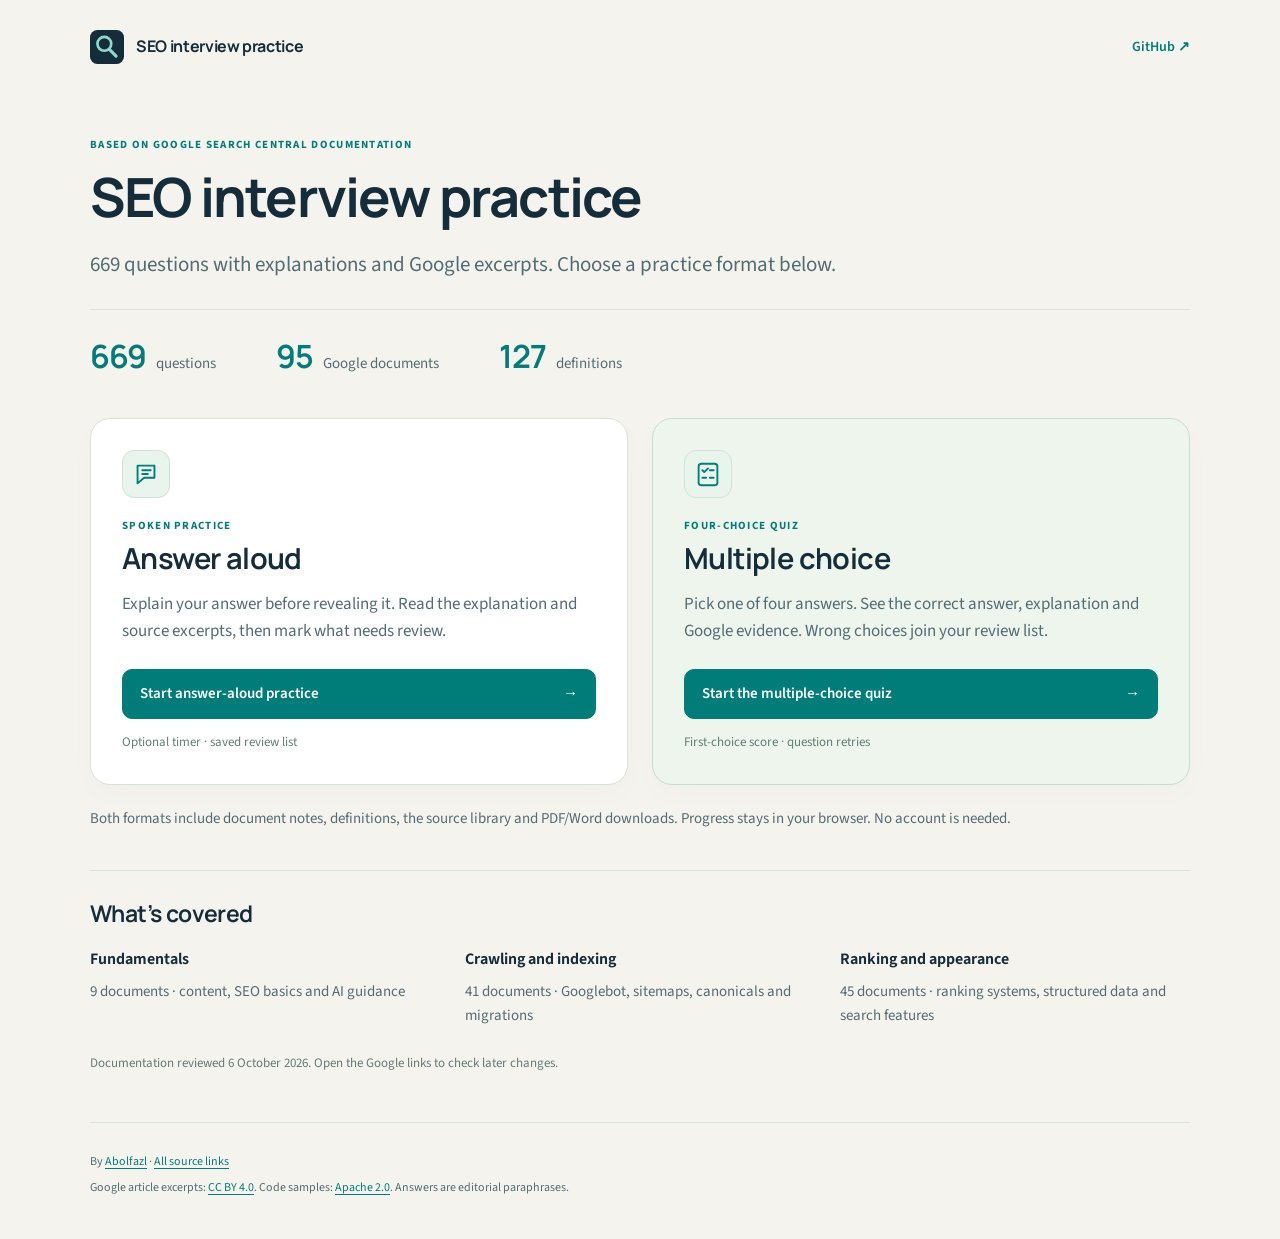
==== public/index.html @ b50f3d8b "Publish SEO practice and quiz with clear responsive filters" ====
<!DOCTYPE html>

<html lang="en"><head><meta charset="utf-8"/><meta content="width=device-width,initial-scale=1" name="viewport"/><title>SEO interview practice — 669 questions</title><meta content="Practise 669 SEO interview questions from 95 Google documentation pages. Choose answer-aloud practice or a four-choice quiz. Includes sources and 127 definitions." name="description"/><meta content="#152d3a" name="theme-color"/><meta content="SEO interview practice — 669 questions" property="og:title"/><meta content="Practise 669 SEO interview questions from 95 Google documentation pages. Choose answer-aloud practice or a four-choice quiz. Includes sources and 127 definitions." property="og:description"/><meta content="website" property="og:type"/><meta content="https://abolfazl-azizi-devs.github.io/google-seo-interview-practice/" property="og:url"/><meta content="https://abolfazl-azizi-devs.github.io/google-seo-interview-practice/assets/social-preview.png" property="og:image"/><meta content="1200" property="og:image:width"/><meta content="630" property="og:image:height"/><meta content="SEO interview practice: 669 questions, 95 Google documents, answer-aloud and multiple-choice modes." property="og:image:alt"/><meta content="summary_large_image" name="twitter:card"/><link href="https://abolfazl-azizi-devs.github.io/google-seo-interview-practice/" rel="canonical"/><link href="assets/favicon.svg" rel="icon" type="image/svg+xml"/><link href="assets/site.css" rel="stylesheet"/><link as="font" crossorigin="" href="assets/fonts/Manrope.woff2" rel="preload" type="font/woff2"/><link as="font" crossorigin="" href="assets/fonts/SourceSans3.woff2" rel="preload" type="font/woff2"/></head>
<body class="landing">
<header class="landing-header"><a class="home-brand" href="./"><img alt="" height="34" src="assets/favicon.svg" width="34"/>SEO interview practice</a><a class="github-link" href="https://github.com/Abolfazl-Azizi-devs/google-seo-interview-practice" rel="noopener" target="_blank">GitHub ↗</a></header>
<main class="landing-main">
<p class="eyebrow">BASED ON GOOGLE SEARCH CENTRAL DOCUMENTATION</p>
<h1>SEO interview practice</h1>
<p class="landing-description">669 questions with explanations and Google excerpts. Choose a practice format below.</p>
<div aria-label="Guide contents" class="landing-stats"><div><strong>669</strong><span>questions</span></div><div><strong>95</strong><span>Google documents</span></div><div><strong>127</strong><span>definitions</span></div></div>
<div class="mode-cards">
<article class="mode-card"><div aria-hidden="true" class="mode-icon"><svg fill="none" viewbox="0 0 32 32"><path d="M7 7h18v13H14l-7 6V7Z" stroke="currentColor" stroke-linejoin="round" stroke-width="2"></path><path d="M12 12h9M12 16h6" stroke="currentColor" stroke-linecap="round" stroke-width="2"></path></svg></div><p class="eyebrow">SPOKEN PRACTICE</p><h2>Answer aloud</h2><p>Explain your answer before revealing it. Read the explanation and source excerpts, then mark what needs review.</p><a class="primary button-link" href="practice/">Start answer-aloud practice <span aria-hidden="true">→</span></a><p class="mode-meta">Optional timer · saved review list</p></article>
<article class="mode-card"><div aria-hidden="true" class="mode-icon"><svg fill="none" viewbox="0 0 32 32"><rect height="23" rx="3" stroke="currentColor" stroke-width="2" width="20" x="6" y="5"></rect><path d="m10 12 2 2 4-4M18 12h4M10 20h4M18 20h4" stroke="currentColor" stroke-linecap="round" stroke-linejoin="round" stroke-width="2"></path></svg></div><p class="eyebrow">FOUR-CHOICE QUIZ</p><h2>Multiple choice</h2><p>Pick one of four answers. See the correct answer, explanation and Google evidence. Wrong choices join your review list.</p><a class="primary button-link" href="quiz/">Start the multiple-choice quiz <span aria-hidden="true">→</span></a><p class="mode-meta">First-choice score · question retries</p></article>
</div>
<p class="landing-note">Both formats include document notes, definitions, the source library and PDF/Word downloads. Progress stays in your browser. No account is needed.</p>
<section class="coverage-box"><h2>What’s covered</h2><div class="coverage-items"><p><strong>Fundamentals</strong><span>9 documents · content, SEO basics and AI guidance</span></p><p><strong>Crawling and indexing</strong><span>41 documents · Googlebot, sitemaps, canonicals and migrations</span></p><p><strong>Ranking and appearance</strong><span>45 documents · ranking systems, structured data and search features</span></p></div><p class="coverage-meta">Documentation reviewed 6 October 2026. Open the Google links to check later changes.</p></section>
</main>
<footer class="landing-footer"><p>By <a href="https://github.com/Abolfazl-Azizi-devs" rel="noopener" target="_blank">Abolfazl</a> · <a href="downloads/All_95_Source_Links.txt">All source links</a></p><p>Google article excerpts: <a href="https://creativecommons.org/licenses/by/4.0/">CC BY 4.0</a>. Code samples: <a href="https://www.apache.org/licenses/LICENSE-2.0">Apache 2.0</a>. Answers are editorial paraphrases.</p></footer>
</body></html>
---- public/assets/site.css ----
@font-face{font-family:Manrope;src:url('fonts/Manrope.woff2') format('woff2');font-weight:200 800;font-style:normal;font-display:swap}
@font-face{font-family:'Source Sans 3';src:url('fonts/SourceSans3.woff2') format('woff2');font-weight:200 900;font-style:normal;font-display:swap}
:root{--ink:#152d3a;--teal:#007d79;--muted:#536c73;--line:#d7e2da;--paper:#f5f3ed;--mint:#e2eee7;--accent:#c57535}
*{box-sizing:border-box}body{margin:0;background:var(--paper);color:var(--ink);font:16px/1.6 'Source Sans 3','Trebuchet MS',Arial,sans-serif}button,input,select{font:inherit}button,a,input,select{touch-action:manipulation}a{color:var(--teal);text-underline-offset:3px;overflow-wrap:anywhere}button{cursor:pointer}button,a,input,select{outline-offset:3px}button:focus-visible,a:focus-visible,input:focus-visible,select:focus-visible,summary:focus-visible{outline:3px solid var(--accent)}button:disabled{cursor:default}h1,h2,h3,h4{font-family:Manrope,'Trebuchet MS',sans-serif;font-weight:700;letter-spacing:-.6px;line-height:1.2}button,.primary,.button-link{font-weight:600}button{min-height:40px}.eyebrow{font-weight:700;letter-spacing:1.3px;color:var(--teal);font-size:11px}.primary,.button-link{border:1px solid var(--teal);border-radius:10px;background:var(--teal);color:white;padding:11px 17px;text-decoration:none}.primary:hover,.button-link:hover{background:#006863;color:white}.button-link{display:inline-flex;align-items:center;justify-content:space-between;gap:14px}.quiet{font-size:13px}.small{font-size:13px}.muted{color:var(--muted)}[hidden]{display:none!important}
.main{padding:29px 38px 40px}.sidebar{padding:26px 18px}.brand{font-family:Manrope,sans-serif;font-weight:650;font-size:21px;line-height:1.35}.brand a{color:white;text-decoration:none}.brand span{font:700 10px 'Source Sans 3',sans-serif;color:#8ed9c9;letter-spacing:1.8px}.sidebar .edition{font-size:12px;line-height:1.7}.sidebar .topic{font-size:13px;min-height:40px;line-height:1.4}.sidebar .navgroup{font-size:10px;letter-spacing:.7px}.progress-box strong{font-family:Manrope,sans-serif}.progress-box .caption{font-size:12px}.topbar{gap:15px;margin-bottom:31px;flex-wrap:wrap}.mode-switch{display:flex;align-items:center;gap:3px;border:1px solid #c8d8cf;border-radius:11px;background:#ebeee6;padding:4px}.mode-switch a{text-decoration:none;font-size:13px;font-weight:600;color:#587078;padding:8px 13px;white-space:nowrap;border-radius:8px}.mode-switch a[aria-current]{background:var(--ink);color:#fff}.tabs{margin-left:auto}.tabs button{font-size:13px;min-height:38px;padding:7px 13px}.intro-row h1{font-size:37px;margin:8px 0 14px;line-height:1.2}.intro-row p{font-size:16px;max-width:740px}.intro-row .stat{padding-top:2px}.intro-row .stat strong{font:650 42px Manrope,sans-serif}.intro-row .stat span{font-size:10px;letter-spacing:.8px}.filters{display:block;background:#ecefe7;border:1px solid #d6e0d5;border-radius:16px;padding:20px;margin:25px 0 20px}.filter-search-row{display:grid;grid-template-columns:minmax(0,1fr) 237px;align-items:end;gap:15px}.search-wrap{display:block;min-width:0}.field-label{display:block;font-size:13px;font-weight:700;color:#264750;margin:0 0 7px}.search-input-wrap{display:block;position:relative}.search-wrap input{font:15px 'Source Sans 3',sans-serif;padding:12px 43px 12px 14px;height:46px;border:1px solid #bfcfc7;background:#fff;width:100%;color:var(--ink);border-radius:9px}.search-wrap input::placeholder{color:#718388}.search-wrap input::-webkit-search-cancel-button{display:none}#search-clear{position:absolute;right:5px;top:4px;min-height:36px;min-width:36px;height:36px;border:0;background:transparent;color:#60777c;padding:0;font-size:24px;border-radius:6px}.filters select{width:100%;height:46px;font:14px 'Source Sans 3',sans-serif;border:1px solid #bfcfc7;border-radius:9px;background:#fff;padding:9px 30px 9px 11px;max-width:100%;color:var(--ink)}.filter-help{font-size:12px;color:#506c6c;margin:9px 0 18px;line-height:1.45}.filter-fields{display:grid;grid-template-columns:1.1fr 1.2fr 1fr 1fr;gap:13px}.filter-fields label{min-width:0}.filter-summary-row{display:flex;align-items:center;justify-content:space-between;gap:13px;border-top:1px solid #d5dfd5;padding-top:15px;margin-top:18px}.active-filters{display:flex;gap:7px;flex-wrap:wrap;min-width:0}.filter-chip{background:#fff;border:1px solid #b6cec3;border-radius:8px;padding:6px 9px;min-height:33px;display:inline-flex;align-items:center;gap:10px;font-size:12px;font-weight:normal;text-align:left;line-height:1.4;max-width:100%;overflow-wrap:anywhere}.filter-chip span{font-size:17px;flex-shrink:0;color:#376d61}.filter-chip:hover{border-color:var(--teal);background:#edf8f1}.no-filters{font-size:12px;color:#607772}.filter-reset{flex-shrink:0;font-size:12px;color:var(--teal);padding:7px 10px}.mobile-filter-toggle{display:none}.session-row{gap:10px;align-items:center;flex-wrap:wrap;margin-bottom:16px}.session-row .small{font-size:13px}.session-actions{flex-wrap:wrap;align-items:center;gap:5px}.session-actions .quiet{font-size:12px;min-height:36px}.session-actions #copy-status{font-size:11px;color:#287963}.card{padding:29px 31px;box-shadow:0 9px 27px #18353006;border-radius:18px}.card-top{margin-bottom:18px}.card-top .small{font-size:12px}.question{font-family:Manrope,sans-serif;font-size:28px;font-weight:650;line-height:1.35;letter-spacing:-.55px}.prompt{font-size:13px;line-height:1.5}.answer-area .answer-text{font-size:19px;line-height:1.7}.evidence .eyebrow{font-size:10px}.evidence blockquote{font:16px/1.7 Georgia,serif}.evidence .citations{font-size:12px}.evidence .citations button{font-size:12px;min-height:32px;text-align:left}.answer-area .hint{font-size:12px}.grading button{font-size:13px}.grading .small{font-size:13px}.key-hint{font-size:11px}.card-bottom .small{font-size:12px}.card-bottom .arrows button{font-size:13px}.below-row{grid-template-columns:1fr 1fr}.support-card{padding:23px}.support-card h3{font-size:19px;font-weight:650;line-height:1.35}.support-card p{font-size:14px;line-height:1.55}.support-card button{font-size:13px;min-height:38px}.reference-actions{display:flex;gap:9px;flex-wrap:wrap}.download-row{gap:12px 18px;font-size:13px;line-height:1.5;padding:22px 0}.download-row a{padding:4px 0}.footer{font-size:12px;line-height:1.65;padding-top:18px}.footer-row{display:flex;justify-content:space-between;align-items:center;gap:15px;flex-wrap:wrap}.footer-row p{margin:0}.footer details{margin-top:15px}.footer summary{cursor:pointer;font-weight:600;color:var(--teal)}.footer details p{max-width:950px}.footer #reset-progress{min-height:35px}.source-header h2,.note-chapter h2{font-family:Manrope,sans-serif;font-size:27px;font-weight:650}.note-chapter li{font-size:16px}.note-chapter .small{font-size:13px}.source-body{font-size:16px;line-height:1.7}.source-body h1{font-size:29px}.source-body h2{font-size:25px}.source-body h3{font-size:20px}.source-body table{font-size:13px}.source-body th,.source-body td{padding:10px}.definition-card>p{font-size:17px}.flag h3{font-size:22px}.flag p{font-size:16px}.quiz-summary{margin-top:22px}.quiz-summary strong{font-family:Manrope,sans-serif;font-size:25px;font-weight:650}.option-copy{font-size:16px;line-height:1.6}.option-letter{font-family:Manrope,sans-serif}.option-badge{font-size:13px}.quiz-feedback{font-size:15px}.score-note{font-size:12px}.quiz-option:disabled:not(.correct-option):not(.wrong-option){color:#54696e}.loading-card{padding:40px;border:1px solid var(--line);background:white;border-radius:18px;font-size:17px;color:#577176}.load-message{font-size:14px;margin:20px 0;color:var(--teal)}.menu-close,.sidebar-backdrop{display:none}
.landing-header{max-width:1160px;margin:0 auto;display:flex;align-items:center;justify-content:space-between;gap:20px;padding:30px 30px 22px}.home-brand{display:flex;align-items:center;gap:12px;text-decoration:none;color:var(--ink);font-family:Manrope,sans-serif;font-weight:700;font-size:16px;letter-spacing:-.35px}.home-brand img{flex-shrink:0}.github-link{font-size:14px;font-weight:600;text-decoration:none}.landing-main{max-width:1160px;margin:0 auto;padding:39px 30px 28px}.landing-main>h1{font-size:54px;line-height:1.1;letter-spacing:-1.8px;margin:13px 0 22px;max-width:950px}.landing-description{font-size:21px;line-height:1.6;color:var(--muted);max-width:780px;margin:0 0 27px}.landing-stats{display:flex;gap:60px;margin:25px 0 40px;border-top:1px solid var(--line);padding-top:24px}.landing-stats div{display:flex;align-items:baseline;gap:10px}.landing-stats strong{font:650 32px Manrope,sans-serif;letter-spacing:-1px;color:var(--teal)}.landing-stats span{font-size:15px;color:var(--muted)}.mode-cards{display:grid;grid-template-columns:1fr 1fr;gap:24px}.mode-card{background:#fff;border:1px solid var(--line);border-radius:20px;padding:31px;box-shadow:0 9px 28px #18353005;display:flex;flex-direction:column;align-items:flex-start}.mode-card:nth-child(2){background:#edf5ed;border-color:#c6ddcf}.mode-icon{width:48px;height:48px;display:flex;align-items:center;justify-content:center;border:1px solid #cde3d8;background:#e9f4ec;border-radius:12px;color:var(--teal);margin-bottom:19px}.mode-icon svg{width:30px;height:30px}.mode-card>.eyebrow{margin:0 0 7px}.mode-card>h2{font-size:29px;font-weight:650;margin:0 0 15px}.mode-card>p:not(.eyebrow):not(.mode-meta){font-size:17px;color:var(--muted);line-height:1.6;margin:0 0 24px}.mode-card .button-link{font-size:15px;width:100%;margin-top:auto;min-height:50px}.mode-meta{font-size:13px;color:#637d75;margin:13px 0 0}.landing-note{font-size:15px;color:var(--muted);line-height:1.65;margin:22px 0 38px;max-width:1030px}.coverage-box{border-top:1px solid var(--line);padding-top:29px;margin-top:20px}.coverage-box h2{font-size:23px;margin:0 0 20px;font-weight:650}.coverage-items{display:grid;grid-template-columns:1fr 1fr 1fr;gap:25px}.coverage-items p{margin:0;font-size:15px;line-height:1.6}.coverage-items strong{display:block;font-size:16px;font-weight:650;margin-bottom:7px}.coverage-items span{display:block;color:var(--muted)}.coverage-meta{font-size:13px;color:#657b76;margin:25px 0 0}.landing-footer{max-width:1100px;margin:20px auto 0;border-top:1px solid var(--line);padding:22px 0 35px;font-size:12px;color:var(--muted);line-height:1.6}.landing-footer p{margin:7px 0}
@media(min-width:1600px){.question{font-size:31px}}
@media(max-width:1150px){.filter-fields{grid-template-columns:1fr 1fr}.filter-search-row{grid-template-columns:minmax(0,1fr) 205px}.main{padding:25px}.intro-row h1{font-size:33px}.tabs{margin-left:0}.below-row{grid-template-columns:1fr}.landing-footer{margin:20px 30px 0}}
@media(max-width:780px){body{font-size:16px}.main{padding:20px 16px 30px}.topbar{gap:12px;margin-bottom:26px}.mobile-top{font-size:12px;padding:8px 10px;min-height:40px}.mode-switch{margin-left:auto;gap:2px;padding:3px}.mode-switch a{font-size:11px;padding:8px 10px}.tabs{width:100%;margin:0}.tabs button{font-size:12px;padding:8px 7px;min-height:40px}.intro-row h1{font-size:29px;letter-spacing:-.85px;margin:9px 0 13px}.intro-row p{font-size:16px}.filters{padding:15px;margin:21px 0 17px;border-radius:13px}.filter-search-row{grid-template-columns:1fr;gap:13px}.field-label{font-size:13px;margin-bottom:5px}.search-wrap input{font-size:14px;padding-left:11px}.filters select{font-size:14px}.scope-field{display:grid;grid-template-columns:77px minmax(0,1fr);gap:7px;align-items:center}.scope-field .field-label{margin:0}.scope-field select{height:41px}.filter-help{font-size:12px;line-height:1.5;margin:10px 0 13px}.mobile-filter-toggle{display:flex;align-items:center;justify-content:space-between;gap:9px;width:100%;min-height:43px;border:1px solid #c3d3ca;border-radius:9px;background:#fff;padding:9px 12px;font-size:14px}.mobile-filter-toggle span:first-of-type{margin-left:auto;color:#5b7970;font-size:12px;font-weight:normal}.mobile-filter-toggle[aria-expanded=true] span:last-of-type{transform:rotate(180deg)}.filter-fields{grid-template-columns:1fr;gap:12px;margin-top:15px}.filter-summary-row{margin-top:14px;padding-top:12px;align-items:flex-start;gap:7px}.filter-chip{font-size:11px;padding:5px 8px;min-height:34px}.filter-reset{font-size:11px;padding:6px;min-height:34px}.no-filters{font-size:11px;padding-top:6px}.session-row .small{font-size:13px}.session-actions{gap:4px}.session-actions .quiet{font-size:11px;padding:7px 8px;min-height:36px}.session-actions #copy-status{font-size:11px;flex-basis:100%}.card{padding:22px 18px;border-radius:15px}.card-top{gap:10px}.card-top .eyebrow{font-size:9px;letter-spacing:1px}.card-top .small{font-size:11px}.pill{font-size:9px;line-height:1.4;max-width:120px}.question{font-size:24px;line-height:1.4;letter-spacing:-.45px}.prompt{font-size:13px}.prompt .circle{flex-shrink:0}.timer{flex-wrap:wrap}.timer .caption{font-size:12px}.reveal{font-size:14px}.answer-area .answer-text{font-size:17px;line-height:1.7}.evidence blockquote{font-size:15px}.evidence{padding:15px}.grading button{font-size:12px}.grading .small{font-size:12px}.card-bottom .small{font-size:11px}.card-bottom .arrows button{font-size:13px}.card-bottom{gap:14px}.quiz-summary{padding:15px 17px}.quiz-summary strong{font-size:21px}.score-detail{font-size:12px}.score-detail .small{font-size:11px}.option-copy{font-size:15px;line-height:1.6}.option-badge{font-size:12px}.quiz-feedback{font-size:14px}.score-note{font-size:11px}.quiz-actions .timer button{font-size:12px}.quiz-option{padding:15px 12px}.quiz-option.correct-option,.quiz-option.wrong-option{padding:14px 11px}.support-card{padding:21px}.support-card h3{font-size:19px}.support-card p{font-size:14px}.download-row{font-size:12px;gap:9px 14px}.footer{font-size:12px}.source-body{font-size:15px}.source-body table{font-size:11px}.source-body h1{font-size:26px}.source-body h2{font-size:23px}.source-header h2,.note-chapter h2{font-size:24px}.note-chapter li{font-size:15px}.flag p{font-size:15px}.sidebar{width:290px;padding-top:19px}.menu-close{display:block;margin:0 0 19px auto;background:#294b53;border:1px solid #47636a;color:white;font-size:13px;min-height:40px;padding:7px 12px}.sidebar-backdrop{display:block;position:fixed;inset:0;width:100%;height:100%;z-index:19;background:#152d3a77;border:0;border-radius:0;cursor:default}.sidebar-backdrop:hover{background:#152d3a77}.landing-header{padding:22px 20px 15px;gap:10px}.home-brand{font-size:13px;gap:9px}.home-brand img{width:29px;height:29px}.github-link{font-size:12px}.landing-main{padding:30px 20px 25px}.landing-main>.eyebrow{font-size:9px;letter-spacing:1px}.landing-main>h1{font-size:38px;line-height:1.15;letter-spacing:-1.2px;margin:13px 0 18px}.landing-description{font-size:18px;line-height:1.6;margin-bottom:23px}.landing-stats{gap:23px;justify-content:space-between;margin:21px 0 29px;padding-top:20px}.landing-stats div{display:block}.landing-stats strong{display:block;font-size:29px}.landing-stats span{font-size:12px}.mode-cards{grid-template-columns:1fr;gap:18px}.mode-card{padding:25px;border-radius:16px}.mode-card h2{font-size:27px}.mode-card>p:not(.eyebrow):not(.mode-meta){font-size:16px}.mode-card .button-link{font-size:14px;padding:11px 13px}.mode-icon{margin-bottom:16px}.landing-note{font-size:14px;margin:20px 0 29px}.coverage-items{grid-template-columns:1fr;gap:22px}.coverage-box{padding-top:24px}.coverage-box h2{font-size:22px}.coverage-items p{font-size:14px}.coverage-items strong{font-size:16px;margin-bottom:3px}.coverage-meta{font-size:12px}.landing-footer{margin:0 20px;padding-top:20px;font-size:11px}}
@media(max-width:360px){.main{padding-left:12px;padding-right:12px}.mode-switch a{font-size:10px;padding:8px}.mobile-top{font-size:11px;padding:8px}.card{padding:20px 15px}.question{font-size:22px}.option-copy{font-size:14px}.landing-stats{gap:13px}.landing-main>h1{font-size:34px}.quiz-summary{padding:13px}.quiz-summary strong{font-size:19px}}
@media(prefers-reduced-motion:reduce){html{scroll-behavior:auto!important}*,*:before,*:after{transition:none!important;animation:none!important}}
.session-actions{max-width:100%;min-width:0}
@media print{.filters,.mode-switch,.load-message,.footer,.mobile-filter-toggle,.sidebar-backdrop,.menu-close{display:none!important}.main{padding:0}.landing-header,.landing-footer{display:none}.mode-cards{display:block}.mode-card{break-inside:avoid;margin-bottom:20px}}
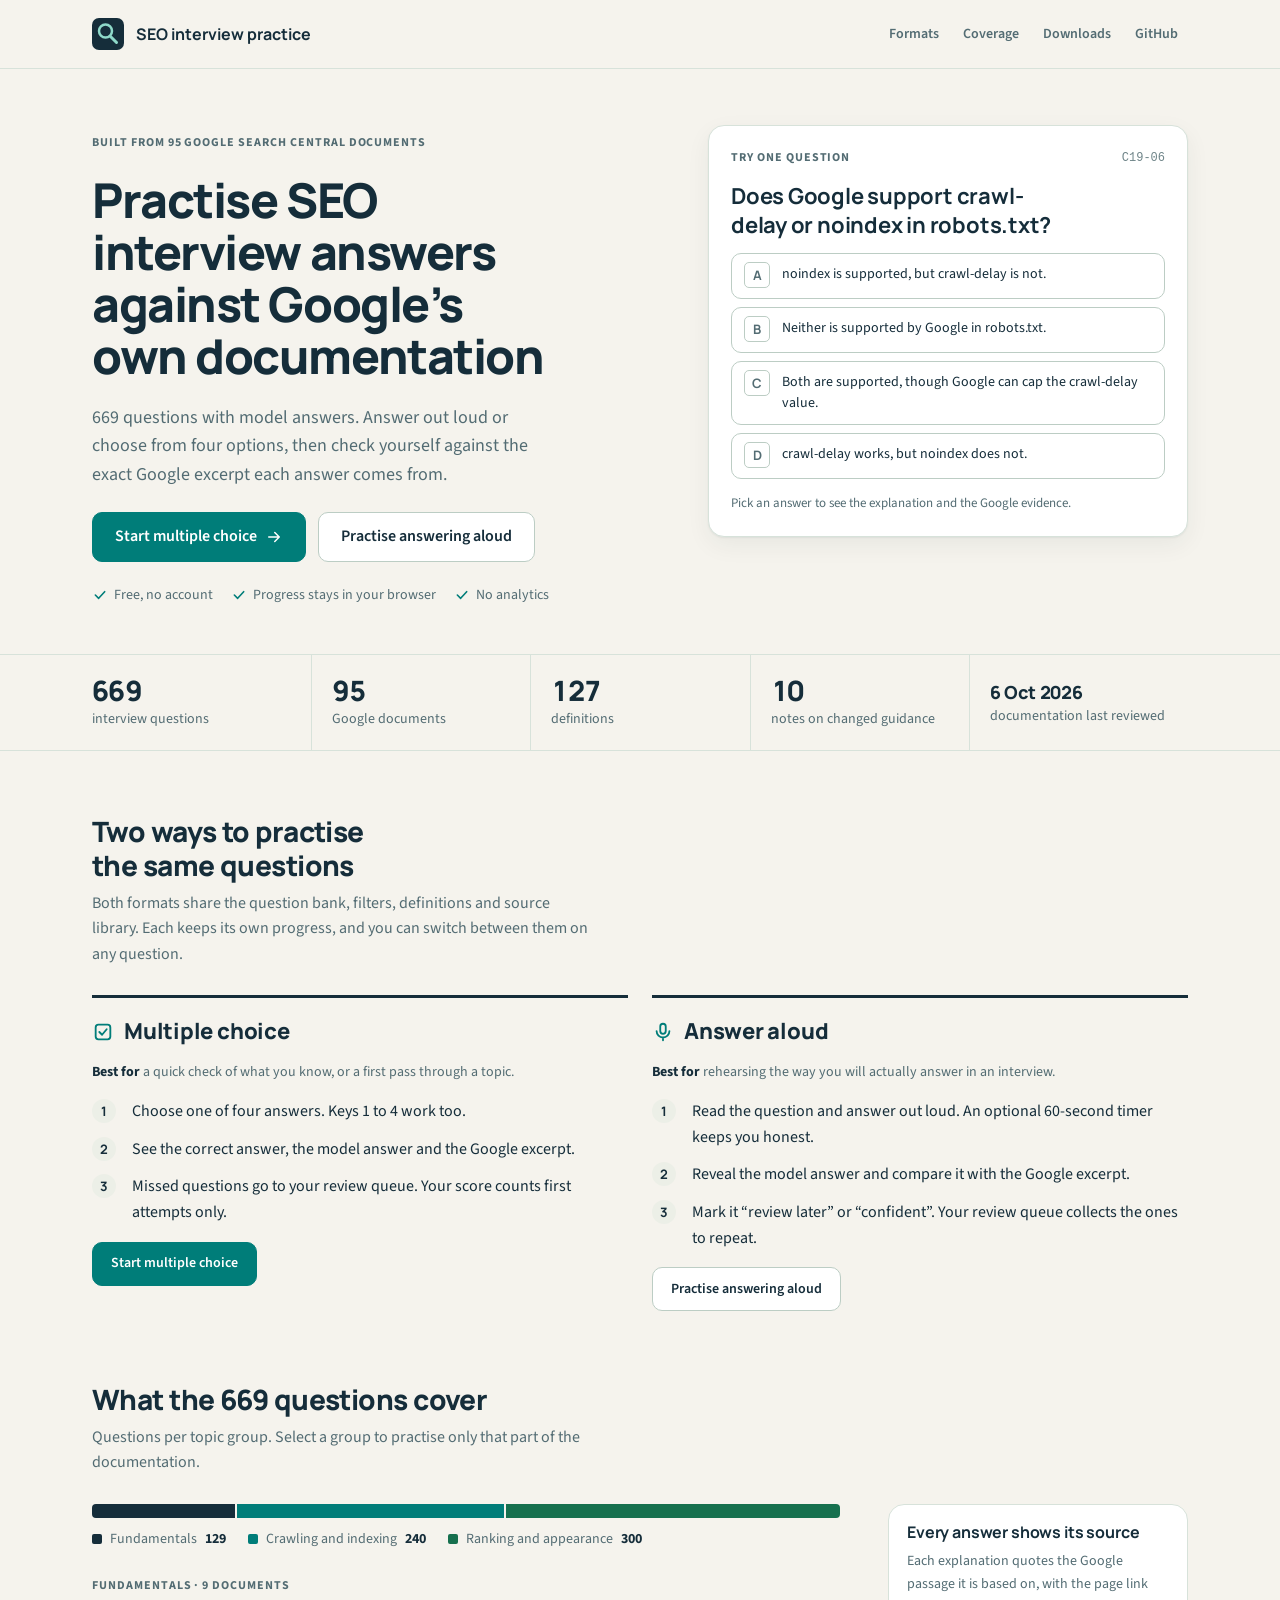
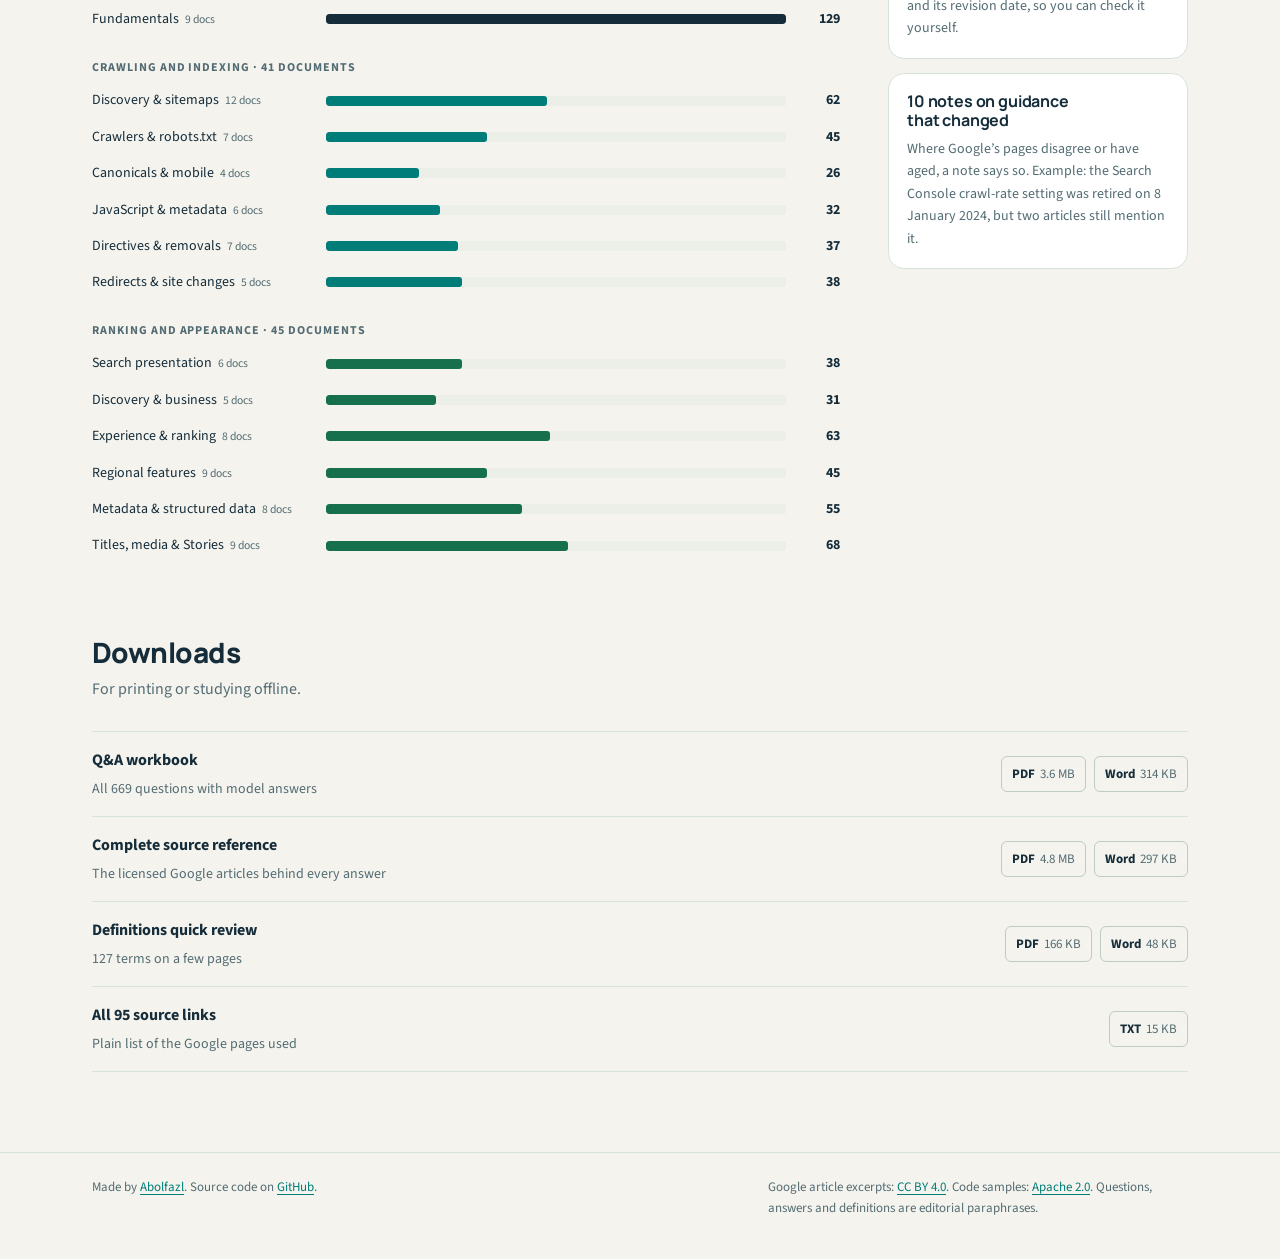
==== commit 200ed812: "Rewrite wrong quiz options, fix seven answers, drop offline packs - Rewrote all 2,007 wrong options " ====
--- a/public/index.html
+++ b/public/index.html
@@ -1,19 +1,211 @@
-<!DOCTYPE html>
-
-<html lang="en"><head><meta charset="utf-8"/><meta content="width=device-width,initial-scale=1" name="viewport"/><title>SEO interview practice — 669 questions</title><meta content="Practise 669 SEO interview questions from 95 Google documentation pages. Choose answer-aloud practice or a four-choice quiz. Includes sources and 127 definitions." name="description"/><meta content="#152d3a" name="theme-color"/><meta content="SEO interview practice — 669 questions" property="og:title"/><meta content="Practise 669 SEO interview questions from 95 Google documentation pages. Choose answer-aloud practice or a four-choice quiz. Includes sources and 127 definitions." property="og:description"/><meta content="website" property="og:type"/><meta content="https://abolfazl-azizi-devs.github.io/google-seo-interview-practice/" property="og:url"/><meta content="https://abolfazl-azizi-devs.github.io/google-seo-interview-practice/assets/social-preview.png" property="og:image"/><meta content="1200" property="og:image:width"/><meta content="630" property="og:image:height"/><meta content="SEO interview practice: 669 questions, 95 Google documents, answer-aloud and multiple-choice modes." property="og:image:alt"/><meta content="summary_large_image" name="twitter:card"/><link href="https://abolfazl-azizi-devs.github.io/google-seo-interview-practice/" rel="canonical"/><link href="assets/favicon.svg" rel="icon" type="image/svg+xml"/><link href="assets/site.css" rel="stylesheet"/><link as="font" crossorigin="" href="assets/fonts/Manrope.woff2" rel="preload" type="font/woff2"/><link as="font" crossorigin="" href="assets/fonts/SourceSans3.woff2" rel="preload" type="font/woff2"/></head>
-<body class="landing">
-<header class="landing-header"><a class="home-brand" href="./"><img alt="" height="34" src="assets/favicon.svg" width="34"/>SEO interview practice</a><a class="github-link" href="https://github.com/Abolfazl-Azizi-devs/google-seo-interview-practice" rel="noopener" target="_blank">GitHub ↗</a></header>
-<main class="landing-main">
-<p class="eyebrow">BASED ON GOOGLE SEARCH CENTRAL DOCUMENTATION</p>
-<h1>SEO interview practice</h1>
-<p class="landing-description">669 questions with explanations and Google excerpts. Choose a practice format below.</p>
-<div aria-label="Guide contents" class="landing-stats"><div><strong>669</strong><span>questions</span></div><div><strong>95</strong><span>Google documents</span></div><div><strong>127</strong><span>definitions</span></div></div>
-<div class="mode-cards">
-<article class="mode-card"><div aria-hidden="true" class="mode-icon"><svg fill="none" viewbox="0 0 32 32"><path d="M7 7h18v13H14l-7 6V7Z" stroke="currentColor" stroke-linejoin="round" stroke-width="2"></path><path d="M12 12h9M12 16h6" stroke="currentColor" stroke-linecap="round" stroke-width="2"></path></svg></div><p class="eyebrow">SPOKEN PRACTICE</p><h2>Answer aloud</h2><p>Explain your answer before revealing it. Read the explanation and source excerpts, then mark what needs review.</p><a class="primary button-link" href="practice/">Start answer-aloud practice <span aria-hidden="true">→</span></a><p class="mode-meta">Optional timer · saved review list</p></article>
-<article class="mode-card"><div aria-hidden="true" class="mode-icon"><svg fill="none" viewbox="0 0 32 32"><rect height="23" rx="3" stroke="currentColor" stroke-width="2" width="20" x="6" y="5"></rect><path d="m10 12 2 2 4-4M18 12h4M10 20h4M18 20h4" stroke="currentColor" stroke-linecap="round" stroke-linejoin="round" stroke-width="2"></path></svg></div><p class="eyebrow">FOUR-CHOICE QUIZ</p><h2>Multiple choice</h2><p>Pick one of four answers. See the correct answer, explanation and Google evidence. Wrong choices join your review list.</p><a class="primary button-link" href="quiz/">Start the multiple-choice quiz <span aria-hidden="true">→</span></a><p class="mode-meta">First-choice score · question retries</p></article>
+<!doctype html>
+<html lang="en">
+<head>
+<meta charset="utf-8">
+<meta name="viewport" content="width=device-width, initial-scale=1, viewport-fit=cover">
+<title>SEO interview practice: 669 questions checked against Google’s documentation</title>
+<meta name="description" content="Practise 669 SEO interview questions from 95 Google documentation pages. Answer aloud or take a four-choice quiz, and check every answer against the Google excerpt it comes from.">
+<meta name="theme-color" content="#152d3a">
+<meta property="og:title" content="SEO interview practice: 669 questions checked against Google’s documentation">
+<meta property="og:description" content="Practise 669 SEO interview questions from 95 Google documentation pages. Answer aloud or take a four-choice quiz, and check every answer against the Google excerpt it comes from.">
+<meta property="og:type" content="website">
+<meta property="og:url" content="https://abolfazl-azizi-devs.github.io/google-seo-interview-practice/">
+<meta property="og:image" content="https://abolfazl-azizi-devs.github.io/google-seo-interview-practice/assets/social-preview.png">
+<meta property="og:image:width" content="1200">
+<meta property="og:image:height" content="630">
+<meta property="og:image:alt" content="SEO interview practice: 669 questions, 95 Google documents, answer-aloud and multiple-choice modes.">
+<meta name="twitter:card" content="summary_large_image">
+<link rel="canonical" href="https://abolfazl-azizi-devs.github.io/google-seo-interview-practice/">
+<link rel="icon" href="assets/favicon.svg" type="image/svg+xml">
+<link rel="stylesheet" href="assets/site.css">
+<link rel="preload" href="assets/fonts/Manrope.woff2" as="font" type="font/woff2" crossorigin>
+<link rel="preload" href="assets/fonts/SourceSans3.woff2" as="font" type="font/woff2" crossorigin>
+</head>
+<body class="home">
+
+<header class="site-head">
+  <div class="wrap">
+    <a class="brand" href="./">
+      <svg viewBox="0 0 64 64" aria-hidden="true"><rect width="64" height="64" rx="14" fill="#152d3a"/><circle cx="27" cy="26" r="13" fill="none" stroke="#8ed9c9" stroke-width="5"/><path d="m37 37 12 12" stroke="#8ed9c9" stroke-width="6" stroke-linecap="round"/></svg>
+      <b>SEO interview practice</b>
+    </a>
+    <nav class="site-nav" aria-label="Page">
+      <a href="#formats">Formats</a>
+      <a href="#coverage">Coverage</a>
+      <a href="#downloads">Downloads</a>
+      <a class="gh" href="https://github.com/Abolfazl-Azizi-devs/google-seo-interview-practice" target="_blank" rel="noopener">GitHub</a>
+    </nav>
+  </div>
+</header>
+
+<div class="resume" id="resume" hidden>
+  <div class="wrap">
+    <p id="resume-text"></p>
+    <a class="btn btn-primary" id="resume-go" href="quiz/">Continue</a>
+    <a class="btn" id="resume-queue" href="quiz/#review">Practise review queue</a>
+  </div>
 </div>
-<p class="landing-note">Both formats include document notes, definitions, the source library and PDF/Word downloads. Progress stays in your browser. No account is needed.</p>
-<section class="coverage-box"><h2>What’s covered</h2><div class="coverage-items"><p><strong>Fundamentals</strong><span>9 documents · content, SEO basics and AI guidance</span></p><p><strong>Crawling and indexing</strong><span>41 documents · Googlebot, sitemaps, canonicals and migrations</span></p><p><strong>Ranking and appearance</strong><span>45 documents · ranking systems, structured data and search features</span></p></div><p class="coverage-meta">Documentation reviewed 6 October 2026. Open the Google links to check later changes.</p></section>
+
+<main>
+  <section class="hero">
+    <div class="wrap">
+      <div class="hero-copy">
+        <p class="label">Built from 95 Google Search Central documents</p>
+        <h1>Practise SEO interview answers against Google’s own documentation</h1>
+        <p class="hero-lede">669 questions with model answers. Answer out loud or choose from four options, then check yourself against the exact Google excerpt each answer comes from.</p>
+        <div class="hero-ctas">
+          <a class="btn btn-primary" href="quiz/">Start multiple choice
+            <svg viewBox="0 0 24 24" fill="none" stroke="currentColor" stroke-width="2" stroke-linecap="round" stroke-linejoin="round" aria-hidden="true"><path d="M5 12h14m-6-6 6 6-6 6"/></svg></a>
+          <a class="btn" href="practice/">Practise answering aloud</a>
+        </div>
+        <div class="hero-meta">
+          <span><svg viewBox="0 0 24 24" fill="none" stroke="currentColor" stroke-width="2.4" stroke-linecap="round" stroke-linejoin="round" aria-hidden="true"><path d="m5 12 5 5 9-10"/></svg>Free, no account</span>
+          <span><svg viewBox="0 0 24 24" fill="none" stroke="currentColor" stroke-width="2.4" stroke-linecap="round" stroke-linejoin="round" aria-hidden="true"><path d="m5 12 5 5 9-10"/></svg>Progress stays in your browser</span>
+          <span><svg viewBox="0 0 24 24" fill="none" stroke="currentColor" stroke-width="2.4" stroke-linecap="round" stroke-linejoin="round" aria-hidden="true"><path d="m5 12 5 5 9-10"/></svg>No analytics</span>
+        </div>
+      </div>
+
+      <aside class="try" aria-labelledby="try-q">
+        <div class="try-head"><p class="label">Try one question</p><span class="mono q-key">C19-06</span></div>
+        <h2 id="try-q">Does Google support crawl-delay or noindex in robots.txt?</h2>
+        <ol class="options" id="try-opts"><li><button class="opt" data-i="0"><span class="opt-key">A</span><span class="opt-text">noindex is supported, but crawl-delay is not.</span></button></li><li><button class="opt" data-i="1"><span class="opt-key">B</span><span class="opt-text">Neither is supported by Google in robots.txt.</span></button></li><li><button class="opt" data-i="2"><span class="opt-key">C</span><span class="opt-text">Both are supported, though Google can cap the crawl-delay value.</span></button></li><li><button class="opt" data-i="3"><span class="opt-key">D</span><span class="opt-text">crawl-delay works, but noindex does not.</span></button></li></ol>
+        <p class="try-hint" id="try-hint">Pick an answer to see the explanation and the Google evidence.</p>
+        <div class="try-result" id="try-result" hidden aria-live="polite">
+          <p class="try-verdict" id="try-verdict"></p>
+          <figure class="evidence">
+            <div class="ev-head"><span class="label">From Google’s documentation</span></div>
+            <blockquote>“Google supports the following fields (other fields such as crawl-delay aren&#x27;t supported):”</blockquote>
+            <figcaption class="ev-src"><a class="url mono" href="https://developers.google.com/crawling/docs/robots-txt/robots-txt-spec#syntax" target="_blank" rel="noopener">developers.google.com/crawling/docs/robots-txt/robots-txt-spec</a></figcaption>
+          </figure>
+          <div class="try-foot"><span>668 more questions like this</span><a class="btn btn-primary" href="quiz/">Keep practising</a></div>
+        </div>
+      </aside>
+    </div>
+  </section>
+
+  <div class="facts">
+    <div class="wrap">
+      <dl>
+        <div><dt>interview questions</dt><dd>669</dd></div>
+        <div><dt>Google documents</dt><dd>95</dd></div>
+        <div><dt>definitions</dt><dd>127</dd></div>
+        <div><dt>notes on changed guidance</dt><dd>10</dd></div>
+        <div><dt>documentation last reviewed</dt><dd class="small">6 Oct 2026</dd></div>
+      </dl>
+    </div>
+  </div>
+
+  <section class="block" id="formats">
+    <div class="wrap">
+      <div class="block-head">
+        <h2>Two ways to practise the same questions</h2>
+        <p>Both formats share the question bank, filters, definitions and source library. Each keeps its own progress, and you can switch between them on any question.</p>
+      </div>
+      <div class="formats">
+        <article class="format">
+          <h3><svg viewBox="0 0 24 24" fill="none" stroke="currentColor" stroke-width="2" stroke-linecap="round" stroke-linejoin="round" aria-hidden="true"><rect x="4" y="4" width="16" height="16" rx="3"/><path d="m8 12 3 3 5-6"/></svg>Multiple choice</h3>
+          <p class="best"><b>Best for</b> a quick check of what you know, or a first pass through a topic.</p>
+          <ol class="steps">
+            <li>Choose one of four answers. Keys 1 to 4 work too.</li>
+            <li>See the correct answer, the model answer and the Google excerpt.</li>
+            <li>Missed questions go to your review queue. Your score counts first attempts only.</li>
+          </ol>
+          <a class="btn btn-primary" href="quiz/">Start multiple choice</a>
+        </article>
+        <article class="format">
+          <h3><svg viewBox="0 0 24 24" fill="none" stroke="currentColor" stroke-width="2" stroke-linecap="round" stroke-linejoin="round" aria-hidden="true"><rect x="9" y="3" width="6" height="11" rx="3"/><path d="M5 11a7 7 0 0 0 14 0M12 18v3"/></svg>Answer aloud</h3>
+          <p class="best"><b>Best for</b> rehearsing the way you will actually answer in an interview.</p>
+          <ol class="steps">
+            <li>Read the question and answer out loud. An optional 60-second timer keeps you honest.</li>
+            <li>Reveal the model answer and compare it with the Google excerpt.</li>
+            <li>Mark it “review later” or “confident”. Your review queue collects the ones to repeat.</li>
+          </ol>
+          <a class="btn" href="practice/">Practise answering aloud</a>
+        </article>
+      </div>
+    </div>
+  </section>
+
+  <section class="block" id="coverage">
+    <div class="wrap">
+      <div class="block-head">
+        <h2>What the 669 questions cover</h2>
+        <p>Questions per topic group. Select a group to practise only that part of the documentation.</p>
+      </div>
+      <div class="cover">
+        <div>
+          <div class="split" aria-hidden="true"><i class="a1" style="width:19.28%"></i><i class="a2" style="width:35.87%"></i><i class="a3" style="width:44.84%"></i></div>
+          <div class="split-legend"><span><i class="a1"></i>Fundamentals <b>129</b></span><span><i class="a2"></i>Crawling and indexing <b>240</b></span><span><i class="a3"></i>Ranking and appearance <b>300</b></span></div>
+          <div class="area-block"><h3>Fundamentals · 9 documents</h3><ul class="bars"><li><a href="quiz/#topic-1"><span class="name">Fundamentals<small>9 docs</small></span><span class="track"><span class="fill" style="width:100.0%;background:var(--ink)"></span></span><span class="v">129</span></a></li></ul></div><div class="area-block"><h3>Crawling and indexing · 41 documents</h3><ul class="bars"><li><a href="quiz/#topic-2"><span class="name">Discovery &amp; sitemaps<small>12 docs</small></span><span class="track"><span class="fill" style="width:48.1%;background:var(--teal)"></span></span><span class="v">62</span></a></li><li><a href="quiz/#topic-3"><span class="name">Crawlers &amp; robots.txt<small>7 docs</small></span><span class="track"><span class="fill" style="width:34.9%;background:var(--teal)"></span></span><span class="v">45</span></a></li><li><a href="quiz/#topic-4"><span class="name">Canonicals &amp; mobile<small>4 docs</small></span><span class="track"><span class="fill" style="width:20.2%;background:var(--teal)"></span></span><span class="v">26</span></a></li><li><a href="quiz/#topic-5"><span class="name">JavaScript &amp; metadata<small>6 docs</small></span><span class="track"><span class="fill" style="width:24.8%;background:var(--teal)"></span></span><span class="v">32</span></a></li><li><a href="quiz/#topic-6"><span class="name">Directives &amp; removals<small>7 docs</small></span><span class="track"><span class="fill" style="width:28.7%;background:var(--teal)"></span></span><span class="v">37</span></a></li><li><a href="quiz/#topic-7"><span class="name">Redirects &amp; site changes<small>5 docs</small></span><span class="track"><span class="fill" style="width:29.5%;background:var(--teal)"></span></span><span class="v">38</span></a></li></ul></div><div class="area-block"><h3>Ranking and appearance · 45 documents</h3><ul class="bars"><li><a href="quiz/#topic-8"><span class="name">Search presentation<small>6 docs</small></span><span class="track"><span class="fill" style="width:29.5%;background:var(--right)"></span></span><span class="v">38</span></a></li><li><a href="quiz/#topic-9"><span class="name">Discovery &amp; business<small>5 docs</small></span><span class="track"><span class="fill" style="width:24.0%;background:var(--right)"></span></span><span class="v">31</span></a></li><li><a href="quiz/#topic-10"><span class="name">Experience &amp; ranking<small>8 docs</small></span><span class="track"><span class="fill" style="width:48.8%;background:var(--right)"></span></span><span class="v">63</span></a></li><li><a href="quiz/#topic-11"><span class="name">Regional features<small>9 docs</small></span><span class="track"><span class="fill" style="width:34.9%;background:var(--right)"></span></span><span class="v">45</span></a></li><li><a href="quiz/#topic-12"><span class="name">Metadata &amp; structured data<small>8 docs</small></span><span class="track"><span class="fill" style="width:42.6%;background:var(--right)"></span></span><span class="v">55</span></a></li><li><a href="quiz/#topic-13"><span class="name">Titles, media &amp; Stories<small>9 docs</small></span><span class="track"><span class="fill" style="width:52.7%;background:var(--right)"></span></span><span class="v">68</span></a></li></ul></div>
+        </div>
+        <div class="cover-side">
+          <div class="side-note">
+            <h3>Every answer shows its source</h3>
+            <p>Each explanation quotes the Google passage it is based on, with the page link and its revision date, so you can check it yourself.</p>
+          </div>
+          <div class="side-note">
+            <h3>10 notes on guidance that changed</h3>
+            <p>Where Google’s pages disagree or have aged, a note says so. Example: the Search Console crawl-rate setting was retired on 8 January 2024, but two articles still mention it.</p>
+          </div>
+        </div>
+      </div>
+    </div>
+  </section>
+
+  <section class="block" id="downloads">
+    <div class="wrap">
+      <div class="block-head">
+        <h2>Downloads</h2>
+        <p>For printing or studying offline.</p>
+      </div>
+      <ul class="downloads"><li><b>Q&amp;A workbook</b><small>All 669 questions with model answers</small><span class="files"><a class="file-link" href="downloads/Complete_SEO_Interview_Workbook.pdf">PDF <span>3.6 MB</span></a><a class="file-link" href="downloads/Complete_SEO_Interview_Workbook.docx">Word <span>314 KB</span></a></span></li><li><b>Complete source reference</b><small>The licensed Google articles behind every answer</small><span class="files"><a class="file-link" href="downloads/Complete_Google_SEO_Source_Reference.pdf">PDF <span>4.8 MB</span></a><a class="file-link" href="downloads/Complete_Google_SEO_Source_Reference.docx">Word <span>297 KB</span></a></span></li><li><b>Definitions quick review</b><small>127 terms on a few pages</small><span class="files"><a class="file-link" href="downloads/SEO_Definitions_Quick_Review.pdf">PDF <span>166 KB</span></a><a class="file-link" href="downloads/SEO_Definitions_Quick_Review.docx">Word <span>48 KB</span></a></span></li><li><b>All 95 source links</b><small>Plain list of the Google pages used</small><span class="files"><a class="file-link" href="downloads/All_95_Source_Links.txt">TXT <span>15 KB</span></a></span></li></ul>
+    </div>
+  </section>
 </main>
-<footer class="landing-footer"><p>By <a href="https://github.com/Abolfazl-Azizi-devs" rel="noopener" target="_blank">Abolfazl</a> · <a href="downloads/All_95_Source_Links.txt">All source links</a></p><p>Google article excerpts: <a href="https://creativecommons.org/licenses/by/4.0/">CC BY 4.0</a>. Code samples: <a href="https://www.apache.org/licenses/LICENSE-2.0">Apache 2.0</a>. Answers are editorial paraphrases.</p></footer>
-</body></html>
+
+<footer class="site-foot">
+  <div class="wrap">
+    <p>Made by <a href="https://github.com/Abolfazl-Azizi-devs" target="_blank" rel="noopener">Abolfazl</a>. Source code on <a href="https://github.com/Abolfazl-Azizi-devs/google-seo-interview-practice" target="_blank" rel="noopener">GitHub</a>.</p>
+    <p>Google article excerpts: <a href="https://creativecommons.org/licenses/by/4.0/" target="_blank" rel="noopener">CC BY 4.0</a>. Code samples: <a href="https://www.apache.org/licenses/LICENSE-2.0" target="_blank" rel="noopener">Apache 2.0</a>. Questions, answers and definitions are editorial paraphrases.</p>
+  </div>
+</footer>
+
+<script type="application/json" id="try-data">{"correct": 1, "answer": "This specification's supported fields are user-agent, allow, disallow, and sitemap, and it explicitly says crawl-delay is unsupported. Google's separate noindex guide says noindex in robots.txt is unsupported."}</script>
+<script>
+(() => {
+  const $ = id => document.getElementById(id);
+  const T = JSON.parse($('try-data').textContent), L = 'ABCD';
+  $('try-opts').addEventListener('click', e => {
+    const b = e.target.closest('[data-i]'); if (!b) return;
+    const pick = +b.dataset.i, ok = pick === T.correct;
+    $('try-opts').querySelectorAll('[data-i]').forEach(o => {
+      const i = +o.dataset.i; o.disabled = true;
+      if (i === T.correct) o.classList.add('is-right'); else if (i === pick) o.classList.add('is-wrong');
+    });
+    $('try-verdict').className = 'try-verdict' + (ok ? '' : ' no');
+    $('try-verdict').innerHTML = '<b>' + (ok ? 'Correct.' : 'Not this one. The answer is ' + L[T.correct] + '.') + '</b> ';
+    $('try-verdict').append(T.answer);
+    $('try-hint').hidden = true; $('try-result').hidden = false;
+  });
+
+  // Returning visitors: show their saved progress and a way back in.
+  const read = k => { try { return JSON.parse(localStorage.getItem(k) || 'null'); } catch (e) { return null; } };
+  const practice = read('seo-public-practice-v1') || {}, quiz = read('seo-public-quiz-v1') || {}, last = read('seo-public-last-v1');
+  const answered = Object.keys(quiz.responses || {}).length;
+  const marked = Object.keys(practice).length;
+  const review = Object.values(quiz.marks || {}).filter(v => v === 'review').length + Object.values(practice).filter(v => v === 'review').length;
+  if (!answered && !marked) return;
+  const parts = [];
+  const n = (count, word) => `<b>${count}</b> ${word}${count === 1 ? '' : 's'}`;
+  if (answered) parts.push('answered ' + n(answered, 'quiz question'));
+  if (marked) parts.push('marked ' + n(marked, 'answer-aloud question'));
+  $('resume-text').innerHTML = `<b>Welcome back.</b> You have ${parts.join(' and ')}` + (review ? `. ${review === 1 ? 'One question is' : `<b>${review}</b> questions are`} in your review queue.` : '.');
+  const mode = last && (last.mode === 'quiz' || last.mode === 'practice') ? last.mode : answered ? 'quiz' : 'practice';
+  $('resume-go').href = mode + '/' + (last && last.mode === mode && Number.isInteger(last.id) ? '#q' + last.id : '');
+  $('resume-queue').href = mode + '/#review';
+  $('resume-queue').hidden = !review;
+  $('resume').hidden = false;
+})();
+</script>
+</body>
+</html>
--- a/public/assets/site.css
+++ b/public/assets/site.css
@@ -1,13 +1,513 @@
-@font-face{font-family:Manrope;src:url('fonts/Manrope.woff2') format('woff2');font-weight:200 800;font-style:normal;font-display:swap}
-@font-face{font-family:'Source Sans 3';src:url('fonts/SourceSans3.woff2') format('woff2');font-weight:200 900;font-style:normal;font-display:swap}
-:root{--ink:#152d3a;--teal:#007d79;--muted:#536c73;--line:#d7e2da;--paper:#f5f3ed;--mint:#e2eee7;--accent:#c57535}
-*{box-sizing:border-box}body{margin:0;background:var(--paper);color:var(--ink);font:16px/1.6 'Source Sans 3','Trebuchet MS',Arial,sans-serif}button,input,select{font:inherit}button,a,input,select{touch-action:manipulation}a{color:var(--teal);text-underline-offset:3px;overflow-wrap:anywhere}button{cursor:pointer}button,a,input,select{outline-offset:3px}button:focus-visible,a:focus-visible,input:focus-visible,select:focus-visible,summary:focus-visible{outline:3px solid var(--accent)}button:disabled{cursor:default}h1,h2,h3,h4{font-family:Manrope,'Trebuchet MS',sans-serif;font-weight:700;letter-spacing:-.6px;line-height:1.2}button,.primary,.button-link{font-weight:600}button{min-height:40px}.eyebrow{font-weight:700;letter-spacing:1.3px;color:var(--teal);font-size:11px}.primary,.button-link{border:1px solid var(--teal);border-radius:10px;background:var(--teal);color:white;padding:11px 17px;text-decoration:none}.primary:hover,.button-link:hover{background:#006863;color:white}.button-link{display:inline-flex;align-items:center;justify-content:space-between;gap:14px}.quiet{font-size:13px}.small{font-size:13px}.muted{color:var(--muted)}[hidden]{display:none!important}
-.main{padding:29px 38px 40px}.sidebar{padding:26px 18px}.brand{font-family:Manrope,sans-serif;font-weight:650;font-size:21px;line-height:1.35}.brand a{color:white;text-decoration:none}.brand span{font:700 10px 'Source Sans 3',sans-serif;color:#8ed9c9;letter-spacing:1.8px}.sidebar .edition{font-size:12px;line-height:1.7}.sidebar .topic{font-size:13px;min-height:40px;line-height:1.4}.sidebar .navgroup{font-size:10px;letter-spacing:.7px}.progress-box strong{font-family:Manrope,sans-serif}.progress-box .caption{font-size:12px}.topbar{gap:15px;margin-bottom:31px;flex-wrap:wrap}.mode-switch{display:flex;align-items:center;gap:3px;border:1px solid #c8d8cf;border-radius:11px;background:#ebeee6;padding:4px}.mode-switch a{text-decoration:none;font-size:13px;font-weight:600;color:#587078;padding:8px 13px;white-space:nowrap;border-radius:8px}.mode-switch a[aria-current]{background:var(--ink);color:#fff}.tabs{margin-left:auto}.tabs button{font-size:13px;min-height:38px;padding:7px 13px}.intro-row h1{font-size:37px;margin:8px 0 14px;line-height:1.2}.intro-row p{font-size:16px;max-width:740px}.intro-row .stat{padding-top:2px}.intro-row .stat strong{font:650 42px Manrope,sans-serif}.intro-row .stat span{font-size:10px;letter-spacing:.8px}.filters{display:block;background:#ecefe7;border:1px solid #d6e0d5;border-radius:16px;padding:20px;margin:25px 0 20px}.filter-search-row{display:grid;grid-template-columns:minmax(0,1fr) 237px;align-items:end;gap:15px}.search-wrap{display:block;min-width:0}.field-label{display:block;font-size:13px;font-weight:700;color:#264750;margin:0 0 7px}.search-input-wrap{display:block;position:relative}.search-wrap input{font:15px 'Source Sans 3',sans-serif;padding:12px 43px 12px 14px;height:46px;border:1px solid #bfcfc7;background:#fff;width:100%;color:var(--ink);border-radius:9px}.search-wrap input::placeholder{color:#718388}.search-wrap input::-webkit-search-cancel-button{display:none}#search-clear{position:absolute;right:5px;top:4px;min-height:36px;min-width:36px;height:36px;border:0;background:transparent;color:#60777c;padding:0;font-size:24px;border-radius:6px}.filters select{width:100%;height:46px;font:14px 'Source Sans 3',sans-serif;border:1px solid #bfcfc7;border-radius:9px;background:#fff;padding:9px 30px 9px 11px;max-width:100%;color:var(--ink)}.filter-help{font-size:12px;color:#506c6c;margin:9px 0 18px;line-height:1.45}.filter-fields{display:grid;grid-template-columns:1.1fr 1.2fr 1fr 1fr;gap:13px}.filter-fields label{min-width:0}.filter-summary-row{display:flex;align-items:center;justify-content:space-between;gap:13px;border-top:1px solid #d5dfd5;padding-top:15px;margin-top:18px}.active-filters{display:flex;gap:7px;flex-wrap:wrap;min-width:0}.filter-chip{background:#fff;border:1px solid #b6cec3;border-radius:8px;padding:6px 9px;min-height:33px;display:inline-flex;align-items:center;gap:10px;font-size:12px;font-weight:normal;text-align:left;line-height:1.4;max-width:100%;overflow-wrap:anywhere}.filter-chip span{font-size:17px;flex-shrink:0;color:#376d61}.filter-chip:hover{border-color:var(--teal);background:#edf8f1}.no-filters{font-size:12px;color:#607772}.filter-reset{flex-shrink:0;font-size:12px;color:var(--teal);padding:7px 10px}.mobile-filter-toggle{display:none}.session-row{gap:10px;align-items:center;flex-wrap:wrap;margin-bottom:16px}.session-row .small{font-size:13px}.session-actions{flex-wrap:wrap;align-items:center;gap:5px}.session-actions .quiet{font-size:12px;min-height:36px}.session-actions #copy-status{font-size:11px;color:#287963}.card{padding:29px 31px;box-shadow:0 9px 27px #18353006;border-radius:18px}.card-top{margin-bottom:18px}.card-top .small{font-size:12px}.question{font-family:Manrope,sans-serif;font-size:28px;font-weight:650;line-height:1.35;letter-spacing:-.55px}.prompt{font-size:13px;line-height:1.5}.answer-area .answer-text{font-size:19px;line-height:1.7}.evidence .eyebrow{font-size:10px}.evidence blockquote{font:16px/1.7 Georgia,serif}.evidence .citations{font-size:12px}.evidence .citations button{font-size:12px;min-height:32px;text-align:left}.answer-area .hint{font-size:12px}.grading button{font-size:13px}.grading .small{font-size:13px}.key-hint{font-size:11px}.card-bottom .small{font-size:12px}.card-bottom .arrows button{font-size:13px}.below-row{grid-template-columns:1fr 1fr}.support-card{padding:23px}.support-card h3{font-size:19px;font-weight:650;line-height:1.35}.support-card p{font-size:14px;line-height:1.55}.support-card button{font-size:13px;min-height:38px}.reference-actions{display:flex;gap:9px;flex-wrap:wrap}.download-row{gap:12px 18px;font-size:13px;line-height:1.5;padding:22px 0}.download-row a{padding:4px 0}.footer{font-size:12px;line-height:1.65;padding-top:18px}.footer-row{display:flex;justify-content:space-between;align-items:center;gap:15px;flex-wrap:wrap}.footer-row p{margin:0}.footer details{margin-top:15px}.footer summary{cursor:pointer;font-weight:600;color:var(--teal)}.footer details p{max-width:950px}.footer #reset-progress{min-height:35px}.source-header h2,.note-chapter h2{font-family:Manrope,sans-serif;font-size:27px;font-weight:650}.note-chapter li{font-size:16px}.note-chapter .small{font-size:13px}.source-body{font-size:16px;line-height:1.7}.source-body h1{font-size:29px}.source-body h2{font-size:25px}.source-body h3{font-size:20px}.source-body table{font-size:13px}.source-body th,.source-body td{padding:10px}.definition-card>p{font-size:17px}.flag h3{font-size:22px}.flag p{font-size:16px}.quiz-summary{margin-top:22px}.quiz-summary strong{font-family:Manrope,sans-serif;font-size:25px;font-weight:650}.option-copy{font-size:16px;line-height:1.6}.option-letter{font-family:Manrope,sans-serif}.option-badge{font-size:13px}.quiz-feedback{font-size:15px}.score-note{font-size:12px}.quiz-option:disabled:not(.correct-option):not(.wrong-option){color:#54696e}.loading-card{padding:40px;border:1px solid var(--line);background:white;border-radius:18px;font-size:17px;color:#577176}.load-message{font-size:14px;margin:20px 0;color:var(--teal)}.menu-close,.sidebar-backdrop{display:none}
-.landing-header{max-width:1160px;margin:0 auto;display:flex;align-items:center;justify-content:space-between;gap:20px;padding:30px 30px 22px}.home-brand{display:flex;align-items:center;gap:12px;text-decoration:none;color:var(--ink);font-family:Manrope,sans-serif;font-weight:700;font-size:16px;letter-spacing:-.35px}.home-brand img{flex-shrink:0}.github-link{font-size:14px;font-weight:600;text-decoration:none}.landing-main{max-width:1160px;margin:0 auto;padding:39px 30px 28px}.landing-main>h1{font-size:54px;line-height:1.1;letter-spacing:-1.8px;margin:13px 0 22px;max-width:950px}.landing-description{font-size:21px;line-height:1.6;color:var(--muted);max-width:780px;margin:0 0 27px}.landing-stats{display:flex;gap:60px;margin:25px 0 40px;border-top:1px solid var(--line);padding-top:24px}.landing-stats div{display:flex;align-items:baseline;gap:10px}.landing-stats strong{font:650 32px Manrope,sans-serif;letter-spacing:-1px;color:var(--teal)}.landing-stats span{font-size:15px;color:var(--muted)}.mode-cards{display:grid;grid-template-columns:1fr 1fr;gap:24px}.mode-card{background:#fff;border:1px solid var(--line);border-radius:20px;padding:31px;box-shadow:0 9px 28px #18353005;display:flex;flex-direction:column;align-items:flex-start}.mode-card:nth-child(2){background:#edf5ed;border-color:#c6ddcf}.mode-icon{width:48px;height:48px;display:flex;align-items:center;justify-content:center;border:1px solid #cde3d8;background:#e9f4ec;border-radius:12px;color:var(--teal);margin-bottom:19px}.mode-icon svg{width:30px;height:30px}.mode-card>.eyebrow{margin:0 0 7px}.mode-card>h2{font-size:29px;font-weight:650;margin:0 0 15px}.mode-card>p:not(.eyebrow):not(.mode-meta){font-size:17px;color:var(--muted);line-height:1.6;margin:0 0 24px}.mode-card .button-link{font-size:15px;width:100%;margin-top:auto;min-height:50px}.mode-meta{font-size:13px;color:#637d75;margin:13px 0 0}.landing-note{font-size:15px;color:var(--muted);line-height:1.65;margin:22px 0 38px;max-width:1030px}.coverage-box{border-top:1px solid var(--line);padding-top:29px;margin-top:20px}.coverage-box h2{font-size:23px;margin:0 0 20px;font-weight:650}.coverage-items{display:grid;grid-template-columns:1fr 1fr 1fr;gap:25px}.coverage-items p{margin:0;font-size:15px;line-height:1.6}.coverage-items strong{display:block;font-size:16px;font-weight:650;margin-bottom:7px}.coverage-items span{display:block;color:var(--muted)}.coverage-meta{font-size:13px;color:#657b76;margin:25px 0 0}.landing-footer{max-width:1100px;margin:20px auto 0;border-top:1px solid var(--line);padding:22px 0 35px;font-size:12px;color:var(--muted);line-height:1.6}.landing-footer p{margin:7px 0}
-@media(min-width:1600px){.question{font-size:31px}}
-@media(max-width:1150px){.filter-fields{grid-template-columns:1fr 1fr}.filter-search-row{grid-template-columns:minmax(0,1fr) 205px}.main{padding:25px}.intro-row h1{font-size:33px}.tabs{margin-left:0}.below-row{grid-template-columns:1fr}.landing-footer{margin:20px 30px 0}}
-@media(max-width:780px){body{font-size:16px}.main{padding:20px 16px 30px}.topbar{gap:12px;margin-bottom:26px}.mobile-top{font-size:12px;padding:8px 10px;min-height:40px}.mode-switch{margin-left:auto;gap:2px;padding:3px}.mode-switch a{font-size:11px;padding:8px 10px}.tabs{width:100%;margin:0}.tabs button{font-size:12px;padding:8px 7px;min-height:40px}.intro-row h1{font-size:29px;letter-spacing:-.85px;margin:9px 0 13px}.intro-row p{font-size:16px}.filters{padding:15px;margin:21px 0 17px;border-radius:13px}.filter-search-row{grid-template-columns:1fr;gap:13px}.field-label{font-size:13px;margin-bottom:5px}.search-wrap input{font-size:14px;padding-left:11px}.filters select{font-size:14px}.scope-field{display:grid;grid-template-columns:77px minmax(0,1fr);gap:7px;align-items:center}.scope-field .field-label{margin:0}.scope-field select{height:41px}.filter-help{font-size:12px;line-height:1.5;margin:10px 0 13px}.mobile-filter-toggle{display:flex;align-items:center;justify-content:space-between;gap:9px;width:100%;min-height:43px;border:1px solid #c3d3ca;border-radius:9px;background:#fff;padding:9px 12px;font-size:14px}.mobile-filter-toggle span:first-of-type{margin-left:auto;color:#5b7970;font-size:12px;font-weight:normal}.mobile-filter-toggle[aria-expanded=true] span:last-of-type{transform:rotate(180deg)}.filter-fields{grid-template-columns:1fr;gap:12px;margin-top:15px}.filter-summary-row{margin-top:14px;padding-top:12px;align-items:flex-start;gap:7px}.filter-chip{font-size:11px;padding:5px 8px;min-height:34px}.filter-reset{font-size:11px;padding:6px;min-height:34px}.no-filters{font-size:11px;padding-top:6px}.session-row .small{font-size:13px}.session-actions{gap:4px}.session-actions .quiet{font-size:11px;padding:7px 8px;min-height:36px}.session-actions #copy-status{font-size:11px;flex-basis:100%}.card{padding:22px 18px;border-radius:15px}.card-top{gap:10px}.card-top .eyebrow{font-size:9px;letter-spacing:1px}.card-top .small{font-size:11px}.pill{font-size:9px;line-height:1.4;max-width:120px}.question{font-size:24px;line-height:1.4;letter-spacing:-.45px}.prompt{font-size:13px}.prompt .circle{flex-shrink:0}.timer{flex-wrap:wrap}.timer .caption{font-size:12px}.reveal{font-size:14px}.answer-area .answer-text{font-size:17px;line-height:1.7}.evidence blockquote{font-size:15px}.evidence{padding:15px}.grading button{font-size:12px}.grading .small{font-size:12px}.card-bottom .small{font-size:11px}.card-bottom .arrows button{font-size:13px}.card-bottom{gap:14px}.quiz-summary{padding:15px 17px}.quiz-summary strong{font-size:21px}.score-detail{font-size:12px}.score-detail .small{font-size:11px}.option-copy{font-size:15px;line-height:1.6}.option-badge{font-size:12px}.quiz-feedback{font-size:14px}.score-note{font-size:11px}.quiz-actions .timer button{font-size:12px}.quiz-option{padding:15px 12px}.quiz-option.correct-option,.quiz-option.wrong-option{padding:14px 11px}.support-card{padding:21px}.support-card h3{font-size:19px}.support-card p{font-size:14px}.download-row{font-size:12px;gap:9px 14px}.footer{font-size:12px}.source-body{font-size:15px}.source-body table{font-size:11px}.source-body h1{font-size:26px}.source-body h2{font-size:23px}.source-header h2,.note-chapter h2{font-size:24px}.note-chapter li{font-size:15px}.flag p{font-size:15px}.sidebar{width:290px;padding-top:19px}.menu-close{display:block;margin:0 0 19px auto;background:#294b53;border:1px solid #47636a;color:white;font-size:13px;min-height:40px;padding:7px 12px}.sidebar-backdrop{display:block;position:fixed;inset:0;width:100%;height:100%;z-index:19;background:#152d3a77;border:0;border-radius:0;cursor:default}.sidebar-backdrop:hover{background:#152d3a77}.landing-header{padding:22px 20px 15px;gap:10px}.home-brand{font-size:13px;gap:9px}.home-brand img{width:29px;height:29px}.github-link{font-size:12px}.landing-main{padding:30px 20px 25px}.landing-main>.eyebrow{font-size:9px;letter-spacing:1px}.landing-main>h1{font-size:38px;line-height:1.15;letter-spacing:-1.2px;margin:13px 0 18px}.landing-description{font-size:18px;line-height:1.6;margin-bottom:23px}.landing-stats{gap:23px;justify-content:space-between;margin:21px 0 29px;padding-top:20px}.landing-stats div{display:block}.landing-stats strong{display:block;font-size:29px}.landing-stats span{font-size:12px}.mode-cards{grid-template-columns:1fr;gap:18px}.mode-card{padding:25px;border-radius:16px}.mode-card h2{font-size:27px}.mode-card>p:not(.eyebrow):not(.mode-meta){font-size:16px}.mode-card .button-link{font-size:14px;padding:11px 13px}.mode-icon{margin-bottom:16px}.landing-note{font-size:14px;margin:20px 0 29px}.coverage-items{grid-template-columns:1fr;gap:22px}.coverage-box{padding-top:24px}.coverage-box h2{font-size:22px}.coverage-items p{font-size:14px}.coverage-items strong{font-size:16px;margin-bottom:3px}.coverage-meta{font-size:12px}.landing-footer{margin:0 20px;padding-top:20px;font-size:11px}}
-@media(max-width:360px){.main{padding-left:12px;padding-right:12px}.mode-switch a{font-size:10px;padding:8px}.mobile-top{font-size:11px;padding:8px}.card{padding:20px 15px}.question{font-size:22px}.option-copy{font-size:14px}.landing-stats{gap:13px}.landing-main>h1{font-size:34px}.quiz-summary{padding:13px}.quiz-summary strong{font-size:19px}}
-@media(prefers-reduced-motion:reduce){html{scroll-behavior:auto!important}*,*:before,*:after{transition:none!important;animation:none!important}}
-.session-actions{max-width:100%;min-width:0}
-@media print{.filters,.mode-switch,.load-message,.footer,.mobile-filter-toggle,.sidebar-backdrop,.menu-close{display:none!important}.main{padding:0}.landing-header,.landing-footer{display:none}.mode-cards{display:block}.mode-card{break-inside:avoid;margin-bottom:20px}}
+/* SEO interview practice: shared stylesheet for the home page, both practice formats and 404.
+   Layout: documents rail | one question column | context column. Below 1180px the context column
+   drops under the card; below 880px the rail becomes a drawer and question navigation moves to
+   a bar fixed to the bottom of the screen. */
+
+@font-face { font-family: Manrope; src: url('fonts/Manrope.woff2') format('woff2'); font-weight: 200 800; font-style: normal; font-display: swap; }
+@font-face { font-family: 'Source Sans 3'; src: url('fonts/SourceSans3.woff2') format('woff2'); font-weight: 200 900; font-style: normal; font-display: swap; }
+
+:root {
+  --paper: #f5f3ed; --surface: #ffffff; --raised: #ffffff; --sunken: #ecefe7;
+  --ink: #152d3a; --muted: #536c73; --faint: #6f8589; --line: #d7e2da; --line-strong: #bccdc4;
+  --teal: #007d79; --teal-strong: #00635f; --on-teal: #ffffff; --mint: #e2eee7;
+  --copper: #c57535; --copper-text: #93501d; --copper-soft: #f6e6d4; --highlight: #fff0ca;
+  --right: #16704e; --right-soft: #dff0e5; --wrong: #b0462a; --wrong-soft: #fae8df;
+  --rail: #152d3a; --rail-2: #21414d; --rail-line: #2f4c57; --rail-fg: #c9dadb; --rail-dim: #92adb0; --rail-hi: #8ed9c9;
+  --shadow: 0 1px 2px rgb(21 45 58 / 6%), 0 8px 24px rgb(21 45 58 / 6%);
+  --font-display: Manrope, "Trebuchet MS", system-ui, sans-serif;
+  --font-body: "Source Sans 3", "Segoe UI", system-ui, sans-serif;
+  --font-mono: ui-monospace, "Cascadia Mono", "SFMono-Regular", Consolas, Menlo, monospace;
+  --font-quote: Georgia, "Iowan Old Style", "Times New Roman", serif;
+  --t-12: .75rem; --t-13: .8125rem; --t-14: .875rem; --t-16: 1rem; --t-18: 1.125rem; --t-22: 1.375rem; --t-28: 1.75rem; --t-36: 2.25rem; --t-48: 3rem;
+  --r-sm: 6px; --r-md: 10px; --r-lg: 16px;
+  --rail-w: 280px; --bar-h: 66px;
+  color-scheme: light;
+}
+@media (prefers-color-scheme: dark) {
+  :root {
+    --paper: #0e1c23; --surface: #14262f; --raised: #26495a; --sunken: #102028; --ink: #e4edeb; --muted: #a3b8ba; --faint: #869ea1;
+    --line: #26404a; --line-strong: #345360; --teal: #4cc0b4; --teal-strong: #6fd1c6; --on-teal: #06201e; --mint: #163737;
+    --copper: #e0995c; --copper-text: #eeb07a; --copper-soft: #3a2a1c; --highlight: #4a3f1c;
+    --right: #6bcf9f; --right-soft: #15362a; --wrong: #f08f6c; --wrong-soft: #3b231d;
+    --rail: #0a161c; --rail-2: #16303a; --rail-line: #1f3842; --rail-fg: #c9dadb; --rail-dim: #8aa5a8; --rail-hi: #8ed9c9;
+    --shadow: 0 1px 2px rgb(0 0 0 / 30%), 0 8px 24px rgb(0 0 0 / 25%);
+    color-scheme: dark;
+  }
+}
+
+*, *::before, *::after { box-sizing: border-box; }
+html { -webkit-text-size-adjust: 100%; }
+body { margin: 0; background: var(--paper); color: var(--ink); font: 400 var(--t-16)/1.6 var(--font-body); }
+h1, h2, h3, h4 { font-family: var(--font-display); line-height: 1.2; letter-spacing: -.01em; text-wrap: balance; margin: 0; }
+p { margin: 0; }
+a { color: var(--teal); text-underline-offset: 3px; overflow-wrap: anywhere; }
+button, input, select { font: inherit; color: inherit; }
+button { cursor: pointer; }
+button:disabled { cursor: default; }
+:focus-visible { outline: 3px solid var(--copper); outline-offset: 2px; border-radius: 4px; }
+[hidden] { display: none !important; }
+.mono { font-family: var(--font-mono); font-size: .9em; }
+.label { font-size: var(--t-12); font-weight: 700; letter-spacing: .08em; text-transform: uppercase; color: var(--muted); }
+.muted { color: var(--muted); }
+.sr-only { position: absolute; width: 1px; height: 1px; overflow: hidden; clip: rect(0 0 0 0); white-space: nowrap; }
+kbd { font-family: var(--font-mono); font-size: 11px; line-height: 1; padding: 3px 5px; min-width: 20px; text-align: center; border: 1px solid var(--line-strong); border-bottom-width: 2px; border-radius: 4px; color: var(--muted); background: var(--surface); display: inline-block; }
+
+.btn {
+  display: inline-flex; align-items: center; justify-content: center; gap: 8px; min-height: 44px; padding: 0 18px;
+  border-radius: var(--r-md); border: 1px solid var(--line-strong); background: var(--surface); color: var(--ink);
+  font-weight: 600; font-size: var(--t-14); text-decoration: none; white-space: nowrap; transition: background-color .15s, border-color .15s, color .15s;
+}
+.btn:hover { border-color: var(--teal); }
+.btn-primary { background: var(--teal); border-color: var(--teal); color: var(--on-teal); }
+.btn-primary:hover { background: var(--teal-strong); border-color: var(--teal-strong); color: var(--on-teal); }
+.btn-ghost { background: transparent; border-color: transparent; color: var(--teal); padding: 0 10px; }
+.btn-ghost:hover { background: var(--mint); border-color: transparent; }
+.btn-sm { min-height: 34px; padding: 0 12px; font-size: var(--t-13); }
+.btn:disabled { opacity: .45; }
+.btn svg { width: 18px; height: 18px; flex-shrink: 0; }
+.icon-btn { width: 40px; height: 40px; border: 0; border-radius: var(--r-md); background: transparent; display: inline-grid; place-items: center; color: var(--muted); padding: 0; flex-shrink: 0; }
+.icon-btn:hover { background: var(--sunken); color: var(--ink); }
+.icon-btn svg { width: 20px; height: 20px; }
+
+.seg { display: inline-flex; padding: 3px; border-radius: var(--r-md); background: var(--sunken); border: 1px solid var(--line); }
+.seg button { border: 0; background: transparent; color: var(--muted); font-weight: 600; font-size: var(--t-14); min-height: 36px; padding: 0 14px; border-radius: 7px; white-space: nowrap; display: inline-flex; align-items: center; justify-content: center; gap: 7px; }
+.seg button svg { width: 16px; height: 16px; }
+.seg button[aria-checked="true"] { background: var(--raised); color: var(--ink); box-shadow: 0 1px 2px rgb(21 45 58 / 12%); }
+
+/* ---------- App shell ---------- */
+.app { display: grid; grid-template-columns: var(--rail-w) minmax(0, 1fr); min-height: 100vh; }
+.rail { position: sticky; top: 0; height: 100vh; overflow-y: auto; overscroll-behavior: contain; background: var(--rail); color: var(--rail-fg); padding: 20px 14px 28px; display: flex; flex-direction: column; gap: 18px; font-size: var(--t-14); }
+.brand { display: flex; align-items: center; gap: 12px; padding: 2px 6px; color: #fff; text-decoration: none; }
+.brand svg { width: 34px; height: 34px; flex-shrink: 0; }
+.brand b { font-family: var(--font-display); font-size: var(--t-16); font-weight: 700; display: block; line-height: 1.25; }
+.brand small { display: block; color: var(--rail-dim); font-size: var(--t-12); line-height: 1.4; }
+.rail-views { display: none; }
+.rail-find { position: relative; display: block; }
+.rail-find svg { position: absolute; left: 11px; top: 50%; transform: translateY(-50%); width: 16px; height: 16px; color: var(--rail-dim); }
+.rail-find input { width: 100%; height: 40px; border-radius: var(--r-md); border: 1px solid var(--rail-line); background: var(--rail-2); color: #fff; padding: 0 12px 0 34px; font-size: var(--t-14); }
+.rail-find input::placeholder { color: var(--rail-dim); }
+.rail-all { display: flex; align-items: center; justify-content: space-between; width: 100%; min-height: 40px; padding: 0 10px; border: 0; border-radius: var(--r-sm); background: transparent; color: var(--rail-fg); font-weight: 600; text-align: left; }
+.rail-all:hover { background: var(--rail-2); }
+.rail-all[aria-pressed="true"] { background: var(--rail-2); color: #fff; }
+.rail-all span { font-variant-numeric: tabular-nums; color: var(--rail-dim); font-weight: 400; font-size: var(--t-13); }
+.area { display: flex; flex-direction: column; gap: 2px; }
+.area-name { font-size: var(--t-12); font-weight: 700; letter-spacing: .08em; text-transform: uppercase; color: var(--rail-dim); padding: 10px 10px 6px; }
+.grp-head { width: 100%; display: grid; grid-template-columns: 14px minmax(0, 1fr) auto; align-items: center; gap: 4px 8px; padding: 8px 10px; border: 0; border-radius: var(--r-sm); background: transparent; color: var(--rail-fg); text-align: left; font-size: var(--t-14); }
+.grp-head:hover { background: var(--rail-2); }
+.grp-head .chev { width: 14px; height: 14px; transition: transform .15s; color: var(--rail-dim); }
+.grp-head[aria-expanded="true"] .chev { transform: rotate(90deg); }
+.grp-head .n { font-variant-numeric: tabular-nums; font-size: var(--t-12); color: var(--rail-dim); }
+.grp-bar { grid-column: 2 / 4; height: 3px; border-radius: 3px; background: var(--rail-line); overflow: hidden; }
+.grp-bar i { display: block; height: 100%; background: var(--rail-hi); }
+.grp-docs { list-style: none; margin: 2px 0 8px; padding: 0 0 0 22px; display: flex; flex-direction: column; gap: 1px; }
+.doc { position: relative; width: 100%; display: grid; grid-template-columns: minmax(0, 1fr) auto; gap: 10px; align-items: baseline; padding: 6px 8px; border: 0; border-radius: var(--r-sm); background: transparent; color: var(--rail-fg); text-align: left; font-size: var(--t-13); line-height: 1.4; }
+.doc:hover { background: var(--rail-2); color: #fff; }
+.doc[aria-pressed="true"] { background: var(--rail-2); color: #fff; font-weight: 600; }
+.doc .n { font-variant-numeric: tabular-nums; color: var(--rail-dim); font-size: var(--t-12); font-weight: 400; }
+.doc .n.done { color: var(--rail-hi); }
+.doc.is-here::before { content: ""; position: absolute; left: -12px; top: 13px; width: 6px; height: 6px; border-radius: 50%; background: var(--rail-hi); }
+.doc.all-in-group { color: var(--rail-dim); font-style: normal; }
+.rail-empty { padding: 8px 10px; color: var(--rail-dim); font-size: var(--t-13); }
+.rail-foot { margin-top: auto; padding: 14px 10px 0; border-top: 1px solid var(--rail-line); font-size: var(--t-12); color: var(--rail-dim); line-height: 1.5; }
+.scrim { display: none; }
+
+.workspace { min-width: 0; display: flex; flex-direction: column; }
+.topbar { position: sticky; top: env(safe-area-inset-top, 0px); z-index: 20; height: 60px; display: flex; align-items: center; gap: 16px; padding: 0 32px; background: var(--paper); border-bottom: 1px solid var(--line); }
+.topbar .menu-btn, .top-brand, .top-progress { display: none; }
+.views { display: flex; gap: 4px; height: 100%; }
+.views button { border: 0; background: transparent; color: var(--muted); font-weight: 600; font-size: var(--t-14); padding: 0 12px; height: 100%; border-bottom: 2px solid transparent; margin-bottom: -1px; }
+.views button:hover { color: var(--ink); }
+.views button[aria-selected="true"] { color: var(--ink); border-bottom-color: var(--teal); }
+.top-actions { margin-left: auto; display: flex; align-items: center; gap: 4px; position: relative; }
+.popover { position: absolute; right: 0; top: calc(100% + 8px); width: 360px; z-index: 30; background: var(--surface); border: 1px solid var(--line); border-radius: var(--r-lg); box-shadow: var(--shadow); padding: 8px; }
+.dl-list { list-style: none; margin: 0; padding: 0; }
+.dl-list li { display: grid; grid-template-columns: minmax(0, 1fr) auto; gap: 2px 12px; padding: 10px; align-items: center; }
+.dl-list li + li { border-top: 1px solid var(--line); }
+.dl-list b { font-weight: 600; font-size: var(--t-14); }
+.dl-list small { grid-column: 1; color: var(--muted); font-size: var(--t-12); }
+.dl-list .files { grid-row: 1 / 3; grid-column: 2; display: flex; gap: 6px; }
+.file-link { display: inline-flex; gap: 5px; align-items: center; font-size: var(--t-12); font-weight: 700; text-decoration: none; padding: 5px 8px; border: 1px solid var(--line-strong); border-radius: var(--r-sm); color: var(--ink); white-space: nowrap; }
+.file-link span { color: var(--muted); font-weight: 400; }
+.file-link:hover { border-color: var(--teal); color: var(--teal); }
+
+.content { display: grid; grid-template-columns: minmax(0, 760px) 300px; justify-content: center; align-items: start; gap: 28px; padding-block: 24px 40px; padding-inline: 32px; }
+.content.single { grid-template-columns: minmax(0, 900px); }
+.stage { min-width: 0; display: flex; flex-direction: column; gap: 14px; }
+.notice { padding: 12px 16px; border-radius: var(--r-md); background: var(--copper-soft); color: var(--ink); font-size: var(--t-14); }
+.loading { padding: 32px; border: 1px solid var(--line); border-radius: var(--r-lg); background: var(--surface); color: var(--muted); }
+
+.session { display: flex; align-items: center; gap: 10px; flex-wrap: wrap; }
+.search { position: relative; flex: 1 1 260px; min-width: 0; display: flex; align-items: center; height: 44px; border: 1px solid var(--line-strong); border-radius: var(--r-md); background: var(--surface); }
+.search:focus-within { border-color: var(--teal); }
+.search > svg { width: 18px; height: 18px; margin: 0 8px 0 12px; color: var(--faint); flex-shrink: 0; }
+.search input { flex: 1; min-width: 0; height: 100%; border: 0; background: transparent; font-size: var(--t-14); outline: none; }
+.search input::-webkit-search-cancel-button { display: none; }
+.search .icon-btn { width: 36px; height: 36px; margin-right: 3px; }
+.filter-btn .badge { background: var(--teal); color: var(--on-teal); border-radius: 999px; font-size: var(--t-12); min-width: 20px; height: 20px; display: inline-grid; place-items: center; padding: 0 6px; font-variant-numeric: tabular-nums; }
+.scope { display: flex; align-items: center; gap: 8px; flex-wrap: wrap; font-size: var(--t-13); color: var(--muted); min-height: 32px; }
+.scope .count { font-variant-numeric: tabular-nums; }
+.scope .sep { width: 1px; height: 16px; background: var(--line-strong); }
+.chip { display: inline-flex; align-items: center; gap: 4px; min-height: 30px; padding: 2px 4px 2px 10px; border-radius: 999px; background: var(--mint); color: var(--ink); font-size: var(--t-13); font-weight: 600; max-width: 100%; }
+.chip > span { overflow-wrap: anywhere; }
+.chip button { width: 24px; height: 24px; flex-shrink: 0; border: 0; border-radius: 50%; background: transparent; color: var(--muted); display: grid; place-items: center; padding: 0; }
+.chip button:hover { background: var(--surface); color: var(--ink); }
+.chip button svg { width: 14px; height: 14px; }
+.scope .btn-ghost { min-height: 30px; font-size: var(--t-13); }
+
+/* ---------- Question card ---------- */
+.qcard { background: var(--surface); border: 1px solid var(--line); border-radius: var(--r-lg); box-shadow: var(--shadow); padding: 28px 32px 0; display: flex; flex-direction: column; gap: 20px; scroll-margin-top: 80px; }
+.q-meta { display: flex; align-items: flex-start; justify-content: space-between; gap: 16px; font-size: var(--t-13); color: var(--muted); }
+.q-where { min-width: 0; display: flex; flex-direction: column; gap: 2px; }
+.q-pos { font-variant-numeric: tabular-nums; }
+.q-pos b { color: var(--ink); }
+.q-doc { color: var(--muted); text-decoration: none; font-weight: 600; text-align: left; border: 0; background: none; padding: 0; font-size: inherit; }
+.q-doc:hover { color: var(--teal); text-decoration: underline; }
+.q-tags { display: flex; gap: 8px; align-items: center; flex-shrink: 0; }
+.tag { font-size: var(--t-12); font-weight: 700; padding: 3px 8px; border-radius: var(--r-sm); border: 1px solid var(--line-strong); color: var(--ink); white-space: nowrap; }
+.q-key { color: var(--faint); font-size: var(--t-12); }
+.q-tags .icon-btn { width: 32px; height: 32px; }
+.q-tags .icon-btn svg { width: 17px; height: 17px; }
+.copy-status { font-size: var(--t-12); color: var(--right); }
+.q-text { font-size: var(--t-28); font-weight: 700; letter-spacing: -.015em; line-height: 1.3; }
+.options { list-style: none; margin: 0; padding: 0; display: flex; flex-direction: column; gap: 10px; }
+.opt { width: 100%; display: grid; grid-template-columns: 32px minmax(0, 1fr) auto; gap: 14px; align-items: start; text-align: left; padding: 14px 16px; border-radius: var(--r-md); border: 1px solid var(--line-strong); background: var(--surface); font-size: var(--t-16); line-height: 1.5; color: var(--ink); transition: border-color .15s, background-color .15s; }
+.opt:not(:disabled):hover { border-color: var(--teal); background: var(--mint); }
+.opt-key { width: 32px; height: 32px; border-radius: var(--r-sm); display: grid; place-items: center; border: 1px solid var(--line-strong); font-family: var(--font-display); font-weight: 700; font-size: var(--t-14); color: var(--muted); margin-top: -4px; }
+.opt-text { min-width: 0; overflow-wrap: anywhere; }
+.opt-state { font-size: var(--t-13); font-weight: 700; white-space: nowrap; display: inline-flex; gap: 6px; align-items: center; padding-top: 1px; }
+.opt-state svg { width: 16px; height: 16px; }
+.opt:disabled { color: var(--muted); }
+.opt.is-right { border-color: var(--right); background: var(--right-soft); color: var(--ink); }
+.opt.is-right .opt-key { background: var(--right); border-color: var(--right); color: var(--surface); }
+.opt.is-right .opt-state { color: var(--right); }
+.opt.is-wrong { border-color: var(--wrong); background: var(--wrong-soft); color: var(--ink); }
+.opt.is-wrong .opt-key { background: var(--wrong); border-color: var(--wrong); color: var(--surface); }
+.opt.is-wrong .opt-state { color: var(--wrong); }
+.peek { align-self: flex-start; margin-top: -8px; }
+.aloud { display: flex; flex-direction: column; gap: 18px; }
+.aloud-prompt { font-size: var(--t-16); color: var(--muted); max-width: 60ch; }
+.timer { align-self: flex-start; display: inline-flex; align-items: center; gap: 12px; padding: 6px 8px 6px 6px; border: 1px solid var(--line); border-radius: 999px; }
+.timer svg { width: 40px; height: 40px; transform: rotate(-90deg); }
+.timer .track { stroke: var(--line); }
+.timer .arc { stroke: var(--teal); transition: stroke-dashoffset 1s linear; }
+.timer.is-low .arc { stroke: var(--copper); }
+.timer output { font-family: var(--font-display); font-weight: 700; font-size: var(--t-18); font-variant-numeric: tabular-nums; min-width: 3.2ch; }
+.timer .btn { min-height: 34px; padding: 0 12px; border-radius: 999px; }
+.verdict { display: grid; grid-template-columns: 20px minmax(0, 1fr) auto; align-items: center; gap: 8px 12px; padding: 12px 16px; border-radius: var(--r-md); font-size: var(--t-14); }
+.verdict svg { width: 20px; height: 20px; }
+.verdict.ok { background: var(--right-soft); } .verdict.ok svg { color: var(--right); }
+.verdict.no { background: var(--wrong-soft); } .verdict.no svg { color: var(--wrong); }
+.verdict.peeked { background: var(--sunken); } .verdict.peeked svg { color: var(--muted); }
+.explain { display: flex; flex-direction: column; gap: 16px; padding-top: 4px; }
+.model { font-size: var(--t-18); line-height: 1.6; max-width: 66ch; margin-top: 4px; }
+.evidence { margin: 0; background: var(--sunken); border-radius: var(--r-md); padding: 18px 20px; display: flex; flex-direction: column; gap: 12px; }
+.ev-head { display: flex; justify-content: space-between; gap: 4px 12px; flex-wrap: wrap; align-items: baseline; }
+.ev-head .label { color: var(--teal); }
+.ev-date { font-size: var(--t-12); color: var(--muted); font-variant-numeric: tabular-nums; }
+.evidence blockquote { margin: 0; font-family: var(--font-quote); font-size: var(--t-18); line-height: 1.65; color: var(--ink); max-width: 66ch; overflow-wrap: anywhere; }
+.ev-src { display: flex; justify-content: space-between; align-items: center; gap: 8px 16px; flex-wrap: wrap; font-size: var(--t-13); }
+.ev-src a.url { color: var(--muted); text-decoration: none; min-width: 0; }
+.ev-src a.url:hover { color: var(--teal); text-decoration: underline; }
+.ev-note { font-size: var(--t-13); color: var(--muted); }
+.rate { display: flex; align-items: center; gap: 10px 16px; flex-wrap: wrap; padding-top: 16px; border-top: 1px solid var(--line); }
+.rate p { font-weight: 600; font-size: var(--t-14); flex: 1 1 240px; }
+.rate .seg button[aria-checked="true"][data-rate="review"] { color: var(--copper-text); }
+.rate .seg button[aria-checked="true"][data-rate="know"] { color: var(--right); }
+.q-foot { display: flex; align-items: center; gap: 10px; margin: 4px -32px 0; padding: 14px 32px; border-top: 1px solid var(--line); background: var(--surface); border-radius: 0 0 var(--r-lg) var(--r-lg); position: sticky; bottom: 0; z-index: 5; }
+.q-foot .hints { flex: 1; display: flex; gap: 14px; justify-content: center; font-size: var(--t-12); color: var(--muted); flex-wrap: wrap; }
+.q-foot .hints span { display: inline-flex; gap: 5px; align-items: center; }
+.q-foot .grow { display: none; }
+.empty { padding: 32px; border: 1px dashed var(--line-strong); border-radius: var(--r-lg); display: flex; flex-direction: column; gap: 10px; align-items: flex-start; }
+.empty h2 { font-size: var(--t-22); }
+
+/* ---------- Context column ---------- */
+.context { display: flex; flex-direction: column; gap: 16px; position: sticky; top: 84px; }
+.panel { background: var(--surface); border: 1px solid var(--line); border-radius: var(--r-lg); padding: 18px; display: flex; flex-direction: column; gap: 12px; }
+.panel.plain { background: transparent; border-color: transparent; padding: 4px 4px 0; }
+.big { display: flex; align-items: baseline; gap: 8px; flex-wrap: wrap; }
+.big strong { font-family: var(--font-display); font-size: var(--t-36); font-weight: 800; letter-spacing: -.02em; font-variant-numeric: tabular-nums; line-height: 1; }
+.big span { color: var(--muted); font-size: var(--t-14); }
+.stack { display: flex; height: 8px; border-radius: 8px; overflow: hidden; background: var(--sunken); }
+.stack i { display: block; height: 100%; }
+.legend { display: grid; grid-template-columns: auto 1fr auto; gap: 6px 8px; margin: 0; font-size: var(--t-13); align-items: center; }
+.legend dt { width: 10px; height: 10px; border-radius: 3px; }
+.legend dd { margin: 0; }
+.legend dd.v { text-align: right; font-variant-numeric: tabular-nums; font-weight: 700; }
+.c-right { background: var(--right); } .c-wrong { background: var(--wrong); } .c-know { background: var(--teal); } .c-review { background: var(--copper); }
+.panel .btn { width: 100%; }
+.terms { margin: 0; display: flex; flex-direction: column; gap: 12px; }
+.terms dt { font-weight: 700; font-size: var(--t-14); }
+.terms dd { margin: 2px 0 0; color: var(--muted); font-size: var(--t-14); line-height: 1.5; }
+.panel .more { font-size: var(--t-13); font-weight: 600; background: none; border: 0; padding: 0; color: var(--teal); text-decoration: underline; text-underline-offset: 3px; align-self: flex-start; }
+.panel.note h3 { font-size: var(--t-16); }
+.panel.note p { font-size: var(--t-14); color: var(--muted); }
+.keys { display: grid; grid-template-columns: auto 1fr; gap: 8px 10px; font-size: var(--t-13); color: var(--muted); align-items: center; margin: 0; }
+.keys dt { display: flex; gap: 3px; }
+.keys dd { margin: 0; }
+.reset-row { display: flex; flex-direction: column; gap: 6px; font-size: var(--t-12); color: var(--muted); }
+
+/* ---------- Reading views ---------- */
+.view-pane { min-width: 0; display: flex; flex-direction: column; gap: 16px; }
+.view-pane .search { flex: none; }
+.view-head { display: flex; flex-direction: column; gap: 6px; }
+.view-head h1 { font-size: var(--t-28); font-weight: 800; letter-spacing: -.02em; }
+.view-head p { color: var(--muted); max-width: 70ch; }
+.view-tools { display: flex; gap: 10px; flex-wrap: wrap; align-items: center; }
+.view-tools select { height: 44px; border: 1px solid var(--line-strong); border-radius: var(--r-md); background: var(--surface); padding: 0 12px; min-width: 0; max-width: 100%; flex: 1 1 320px; }
+.reading { background: var(--surface); border: 1px solid var(--line); border-radius: var(--r-lg); padding: 24px 28px; display: flex; flex-direction: column; gap: 12px; }
+.reading > h2 { font-size: var(--t-22); font-weight: 700; }
+.reading ul { margin: 0; padding-left: 20px; display: flex; flex-direction: column; gap: 6px; }
+.reading details summary { cursor: pointer; font-weight: 600; color: var(--teal); }
+.reading details[open] summary { margin-bottom: 10px; }
+.reading .actions { display: flex; gap: 8px; flex-wrap: wrap; align-items: center; padding-top: 4px; }
+.reading .meta { font-size: var(--t-13); color: var(--muted); }
+.reading.flag { background: var(--copper-soft); border-color: transparent; }
+.reading.flag .evidence { background: var(--surface); }
+.section-title { font-size: var(--t-22); font-weight: 800; margin-top: 16px; }
+.source-body { background: var(--surface); border: 1px solid var(--line); border-radius: var(--r-lg); padding: 28px 32px; font-size: var(--t-16); line-height: 1.7; overflow-wrap: anywhere; }
+.source-body h1 { font-size: var(--t-28); margin-bottom: 12px; }
+.source-body h2 { font-size: var(--t-22); margin: 32px 0 10px; }
+.source-body h3 { font-size: var(--t-18); margin: 24px 0 8px; }
+.source-body h4, .source-body h5 { font-size: var(--t-16); margin: 18px 0 6px; }
+.source-body p, .source-body ul, .source-body ol { margin: 10px 0; }
+.source-body table { width: 100%; border-collapse: collapse; table-layout: fixed; font-size: var(--t-13); margin: 18px 0; }
+.source-body th, .source-body td { border: 1px solid var(--line); padding: 10px; vertical-align: top; overflow-wrap: anywhere; }
+.source-body th { background: var(--sunken); text-align: left; }
+.source-body pre { font: var(--t-13)/1.6 var(--font-mono); white-space: pre-wrap; overflow-wrap: anywhere; background: var(--sunken); border-radius: var(--r-md); padding: 16px; max-width: 100%; overflow: hidden; }
+.source-body code { font-family: var(--font-mono); font-size: .9em; }
+.source-body aside, .source-body blockquote { background: var(--sunken); border-radius: var(--r-md); padding: 14px 18px; margin: 16px 0; }
+.source-body .media-link { font-size: var(--t-13); display: block; }
+.source-body [id] { scroll-margin-top: 80px; }
+.source-body .highlight { background: var(--highlight); box-shadow: 0 0 0 6px var(--highlight); border-radius: 3px; }
+.source-body svg, .source-body img { max-width: 100%; height: auto; }
+.def-grid { display: flex; flex-direction: column; gap: 12px; }
+.def-card h2 { font-size: var(--t-18); }
+.def-card > p { color: var(--ink); }
+
+/* ---------- Page footer ---------- */
+.page-foot { border-top: 1px solid var(--line); margin: 8px 32px 0; padding-block: 20px 40px; font-size: var(--t-13); color: var(--muted); display: flex; flex-direction: column; gap: 8px; }
+.page-foot details summary { cursor: pointer; font-weight: 600; color: var(--teal); }
+.page-foot details p { margin-top: 8px; max-width: 90ch; }
+
+/* ---------- Filter sheet ---------- */
+dialog.sheet { border: 0; padding: 0; margin: 0 0 0 auto; height: 100vh; max-height: 100vh; width: min(420px, 100vw); background: var(--surface); color: var(--ink); box-shadow: var(--shadow); }
+dialog.sheet::backdrop { background: rgb(10 22 28 / 45%); }
+.sheet-in { height: 100%; display: flex; flex-direction: column; }
+.sheet-head { display: flex; align-items: center; justify-content: space-between; padding: 18px 20px; border-bottom: 1px solid var(--line); }
+.sheet-head h2 { font-size: var(--t-18); }
+.sheet-body { flex: 1; overflow-y: auto; padding: 8px 20px 20px; }
+.sheet fieldset { border: 0; margin: 0; padding: 14px 0 4px; display: flex; flex-direction: column; gap: 8px; }
+.sheet legend { padding: 0; margin-bottom: 4px; font-size: var(--t-12); font-weight: 700; letter-spacing: .08em; text-transform: uppercase; color: var(--muted); }
+.choice { display: flex; align-items: center; gap: 12px; padding: 10px 12px; border: 1px solid var(--line); border-radius: var(--r-md); cursor: pointer; font-size: var(--t-14); }
+.choice:hover { border-color: var(--line-strong); }
+.choice:has(input:checked) { border-color: var(--teal); background: var(--mint); }
+.choice input { accent-color: var(--teal); width: 18px; height: 18px; margin: 0; flex-shrink: 0; }
+.choice span { flex: 1; }
+.choice small { color: var(--muted); font-size: var(--t-13); font-variant-numeric: tabular-nums; }
+.sheet-foot { display: flex; gap: 10px; padding: 14px 20px calc(14px + env(safe-area-inset-bottom, 0px)); border-top: 1px solid var(--line); }
+.sheet-foot .btn-primary { flex: 1; }
+
+/* ---------- Breakpoints (app) ---------- */
+@media (max-width: 1180px) {
+  .content { grid-template-columns: minmax(0, 760px); }
+  .context { position: static; display: grid; grid-template-columns: 1fr 1fr; align-items: start; }
+  .context .keys-panel { display: none; }
+}
+@media (max-width: 880px) {
+  .app { grid-template-columns: minmax(0, 1fr); }
+  .rail { position: fixed; inset: 0 auto 0 0; z-index: 50; width: min(320px, 86vw); height: 100%; transform: translateX(-102%); visibility: hidden; transition: transform .2s ease, visibility 0s .2s; padding-top: calc(16px + env(safe-area-inset-top, 0px)); }
+  .rail.is-open { transform: none; visibility: visible; transition: transform .2s ease; box-shadow: 0 0 40px rgb(0 0 0 / 30%); }
+  .scrim { position: fixed; inset: 0; z-index: 40; background: rgb(10 22 28 / 45%); border: 0; }
+  .scrim.is-open { display: block; }
+  .rail-views { display: flex; flex-direction: column; gap: 2px; padding-bottom: 14px; border-bottom: 1px solid var(--rail-line); }
+  .rail-views button { text-align: left; border: 0; background: transparent; color: var(--rail-fg); min-height: 42px; padding: 0 10px; border-radius: var(--r-sm); font-weight: 600; font-size: var(--t-16); }
+  .rail-views button[aria-selected="true"] { background: var(--rail-2); color: #fff; }
+  .topbar { padding: 0 8px 0 4px; gap: 6px; height: 56px; }
+  .topbar .menu-btn { display: inline-grid; }
+  .top-brand { display: block; font-family: var(--font-display); font-weight: 700; font-size: var(--t-16); min-width: 0; white-space: nowrap; overflow: hidden; text-overflow: ellipsis; color: var(--ink); text-decoration: none; }
+  .views { display: none; }
+  .top-progress { display: inline-block; font-size: var(--t-13); color: var(--muted); font-variant-numeric: tabular-nums; white-space: nowrap; }
+  .top-progress b { color: var(--ink); }
+  .top-actions .gh, .lbl-dl { display: none; }
+  #dl-btn { padding: 0 10px; }
+  .popover { position: fixed; left: 16px; right: 16px; top: 64px; width: auto; }
+  .content { padding-inline: 16px; padding-block: 14px 32px; gap: 20px; }
+  body.has-bar .content { padding-bottom: calc(var(--bar-h) + 32px + env(safe-area-inset-bottom, 0px)); }
+  .session { gap: 8px; }
+  .session .seg { width: 100%; }
+  .session .seg button { flex: 1; padding: 0 8px; }
+  .search { flex: 1 1 0; }
+  .filter-btn { padding: 0 12px; }
+  .filter-btn .lbl { display: none; }
+  .qcard { padding: 20px 18px 4px; gap: 18px; border-radius: 14px; }
+  .q-meta { flex-direction: column; gap: 8px; }
+  .q-tags { order: -1; width: 100%; }
+  .q-tags .icon-btn { margin-left: auto; }
+  .q-text { font-size: var(--t-22); }
+  .opt { grid-template-columns: 28px minmax(0, 1fr); padding: 12px; gap: 12px; }
+  .opt-key { width: 28px; height: 28px; font-size: var(--t-13); margin-top: -2px; }
+  .opt-state { grid-column: 2; }
+  .opt-state:empty { display: none; }
+  .model, .evidence blockquote { font-size: var(--t-16); }
+  .evidence { padding: 16px; margin: 0 -4px; }
+  .verdict { grid-template-columns: 20px minmax(0, 1fr); }
+  .verdict .btn { grid-column: 2; justify-self: start; }
+  .rate .seg { width: 100%; }
+  .rate .seg button { flex: 1; padding: 0 8px; white-space: normal; line-height: 1.2; }
+  .q-foot { position: fixed; left: 0; right: 0; bottom: 0; z-index: 30; margin: 0; border-radius: 0; padding: 10px 16px calc(10px + env(safe-area-inset-bottom, 0px)); box-shadow: 0 -6px 20px rgb(21 45 58 / 8%); }
+  .q-foot .hints { display: none; }
+  .q-foot .btn { min-height: 46px; }
+  .q-foot .btn-prev { padding: 0 12px; }
+  .q-foot .btn-prev .lbl { display: none; }
+  .q-foot .grow { display: block; flex: 1; }
+  .context { grid-template-columns: minmax(0, 1fr); }
+  .reading, .source-body { padding: 20px 18px; }
+  .source-body table { font-size: var(--t-12); }
+  .source-body th, .source-body td { padding: 6px; }
+  .page-foot { margin: 0 16px; }
+  dialog.sheet { margin: auto 0 0; width: 100vw; max-width: 100vw; height: auto; max-height: 88vh; border-radius: 18px 18px 0 0; }
+}
+
+/* ---------- Home ---------- */
+.wrap { max-width: 1160px; margin: 0 auto; padding-inline: 32px; }
+.site-head { border-bottom: 1px solid var(--line); }
+.site-head .wrap { display: flex; align-items: center; justify-content: space-between; gap: 16px; height: 68px; }
+.site-head .brand { color: var(--ink); padding: 0; }
+.site-head .brand svg { width: 32px; height: 32px; }
+.site-head .brand b { font-size: var(--t-16); }
+.site-nav { display: flex; gap: 4px; align-items: center; }
+.site-nav a { color: var(--muted); text-decoration: none; font-weight: 600; font-size: var(--t-14); padding: 8px 10px; border-radius: var(--r-sm); }
+.site-nav a:hover { color: var(--ink); background: var(--sunken); }
+.resume { background: var(--mint); }
+.resume .wrap { display: flex; align-items: center; gap: 10px 16px; flex-wrap: wrap; padding-block: 12px; }
+.resume p { font-size: var(--t-14); flex: 1 1 320px; }
+.resume b { font-variant-numeric: tabular-nums; }
+.resume .btn { min-height: 38px; }
+.hero { padding-block: 56px 48px; }
+.hero .wrap { display: grid; grid-template-columns: minmax(0, 1fr) minmax(0, 480px); gap: 56px; align-items: start; }
+.hero-copy { display: flex; flex-direction: column; gap: 22px; padding-top: 8px; }
+.hero h1 { font-size: var(--t-48); font-weight: 800; letter-spacing: -.03em; line-height: 1.08; max-width: 15ch; }
+.hero-lede { font-size: var(--t-18); color: var(--muted); max-width: 52ch; }
+.hero-ctas { display: flex; gap: 12px; flex-wrap: wrap; }
+.hero-ctas .btn { min-height: 50px; padding: 0 22px; font-size: var(--t-16); }
+.hero-meta { display: flex; gap: 8px 18px; flex-wrap: wrap; font-size: var(--t-14); color: var(--muted); }
+.hero-meta span { display: inline-flex; align-items: center; gap: 6px; }
+.hero-meta svg { width: 16px; height: 16px; color: var(--teal); }
+.try { background: var(--surface); border: 1px solid var(--line); border-radius: var(--r-lg); box-shadow: var(--shadow); padding: 22px; display: flex; flex-direction: column; gap: 14px; }
+.try-head { display: flex; justify-content: space-between; align-items: baseline; gap: 12px; }
+.try h2 { font-size: var(--t-22); font-weight: 700; line-height: 1.3; }
+.try .options { gap: 8px; }
+.try .opt { grid-template-columns: 26px minmax(0, 1fr); gap: 12px; padding: 10px 12px; font-size: var(--t-14); }
+.try .opt-key { width: 26px; height: 26px; border-radius: 5px; font-size: var(--t-13); margin-top: -2px; }
+.try-hint { font-size: var(--t-13); color: var(--muted); }
+.try-result { display: flex; flex-direction: column; gap: 12px; }
+.try-verdict { font-size: var(--t-14); }
+.try-verdict b { color: var(--right); }
+.try-verdict.no b { color: var(--wrong); }
+.try .evidence { padding: 14px 16px; gap: 8px; }
+.try .evidence blockquote { font-size: var(--t-16); }
+.try-foot { display: flex; justify-content: space-between; align-items: center; gap: 10px; flex-wrap: wrap; font-size: var(--t-13); color: var(--muted); }
+.facts { border-block: 1px solid var(--line); }
+.facts dl { display: grid; grid-template-columns: repeat(5, minmax(0, 1fr)); margin: 0; }
+.facts dl > div { padding: 20px 20px 20px 0; display: flex; flex-direction: column; gap: 2px; }
+.facts dl > div + div { padding-left: 20px; border-left: 1px solid var(--line); }
+.facts dt { order: 2; font-size: var(--t-14); color: var(--muted); }
+.facts dd { margin: 0; font: 800 var(--t-28)/1.1 var(--font-display); letter-spacing: -.02em; font-variant-numeric: tabular-nums; }
+.facts dd.small { font-size: var(--t-18); padding-top: 8px; }
+section.block { padding-block: 64px 8px; }
+.block-head { display: flex; flex-direction: column; gap: 8px; margin-bottom: 28px; max-width: 62ch; }
+.block-head h2 { font-size: var(--t-28); font-weight: 800; letter-spacing: -.02em; }
+.block-head p { color: var(--muted); }
+.formats { display: grid; grid-template-columns: 1fr 1fr; gap: 24px; }
+.format { border-top: 3px solid var(--ink); padding-top: 20px; display: flex; flex-direction: column; gap: 16px; }
+.format h3 { font-size: var(--t-22); font-weight: 800; display: flex; align-items: center; gap: 10px; }
+.format h3 svg { width: 22px; height: 22px; color: var(--teal); }
+.format .best { font-size: var(--t-14); color: var(--muted); }
+.format .best b { color: var(--ink); }
+.steps { list-style: none; counter-reset: s; margin: 0; padding: 0; display: flex; flex-direction: column; gap: 12px; }
+.steps li { counter-increment: s; display: grid; grid-template-columns: 28px minmax(0, 1fr); gap: 12px; align-items: baseline; }
+.steps li::before { content: counter(s); font: 700 var(--t-13)/24px var(--font-display); width: 24px; height: 24px; border-radius: 50%; text-align: center; background: var(--sunken); color: var(--ink); }
+.format .btn { align-self: flex-start; }
+.cover { display: grid; grid-template-columns: minmax(0, 1fr) 300px; gap: 48px; align-items: start; }
+.split { display: flex; height: 14px; border-radius: 4px; overflow: hidden; gap: 2px; margin-bottom: 10px; }
+.split i, .split-legend i { display: block; }
+.split i { height: 100%; }
+.a1 { background: var(--ink); } .a2 { background: var(--teal); } .a3 { background: var(--right); }
+.split-legend { display: flex; gap: 8px 22px; flex-wrap: wrap; font-size: var(--t-14); color: var(--muted); margin-bottom: 28px; }
+.split-legend span { display: inline-flex; align-items: center; gap: 8px; }
+.split-legend i { width: 10px; height: 10px; border-radius: 2px; }
+.split-legend b { color: var(--ink); font-variant-numeric: tabular-nums; }
+.area-block + .area-block { margin-top: 22px; }
+.area-block h3 { font: 700 var(--t-12)/1.4 var(--font-body); letter-spacing: .08em; text-transform: uppercase; color: var(--muted); margin-bottom: 6px; }
+.bars { list-style: none; margin: 0; padding: 0; }
+.bars a { display: grid; grid-template-columns: minmax(0, 220px) minmax(0, 1fr) 40px; gap: 14px; align-items: center; padding: 7px 8px; margin-inline: -8px; border-radius: var(--r-sm); color: var(--ink); text-decoration: none; font-size: var(--t-14); }
+.bars a:hover { background: var(--sunken); }
+.bars .name small { color: var(--muted); margin-left: 6px; }
+.bars .track { height: 10px; background: var(--sunken); border-radius: 3px; overflow: hidden; }
+.bars a:hover .track { background: var(--line); }
+.bars .fill { display: block; height: 100%; border-radius: 3px; }
+.bars .v { text-align: right; font-variant-numeric: tabular-nums; font-weight: 700; }
+.cover-side { display: flex; flex-direction: column; gap: 14px; }
+.side-note { border: 1px solid var(--line); border-radius: var(--r-lg); padding: 18px; display: flex; flex-direction: column; gap: 8px; background: var(--surface); }
+.side-note h3 { font-size: var(--t-16); font-weight: 700; }
+.side-note p { font-size: var(--t-14); color: var(--muted); }
+.downloads { list-style: none; margin: 0; padding: 0; border-top: 1px solid var(--line); }
+.downloads li { display: grid; grid-template-columns: minmax(0, 1fr) auto; gap: 4px 20px; align-items: center; padding: 16px 0; border-bottom: 1px solid var(--line); }
+.downloads b { font-weight: 700; }
+.downloads small { grid-column: 1; color: var(--muted); font-size: var(--t-14); }
+.downloads .files { grid-column: 2; grid-row: 1 / 3; display: flex; gap: 8px; flex-wrap: wrap; justify-content: flex-end; }
+.downloads .file-link { font-size: var(--t-13); padding: 7px 10px; }
+.site-foot { margin-top: 72px; border-top: 1px solid var(--line); }
+.site-foot .wrap { padding-block: 24px 40px; display: flex; justify-content: space-between; gap: 12px 32px; flex-wrap: wrap; font-size: var(--t-13); color: var(--muted); }
+.site-foot p { max-width: 70ch; }
+.lost { padding-block: 80px; display: flex; flex-direction: column; gap: 16px; align-items: flex-start; }
+.lost h1 { font-size: var(--t-36); font-weight: 800; }
+
+@media (max-width: 960px) {
+  .hero .wrap { grid-template-columns: minmax(0, 1fr); gap: 36px; }
+  .hero h1 { max-width: 18ch; }
+  .cover { grid-template-columns: minmax(0, 1fr); gap: 28px; }
+  .cover-side { display: grid; grid-template-columns: 1fr 1fr; }
+  .facts dl { grid-template-columns: repeat(3, minmax(0, 1fr)); }
+  .facts dl > div:nth-child(4) { padding-left: 0; border-left: 0; }
+  .facts dl > div:nth-child(n+4) { border-top: 1px solid var(--line); }
+}
+@media (max-width: 640px) {
+  .wrap { padding-inline: 16px; }
+  .site-head .wrap { height: 58px; }
+  .site-nav a:not(.gh) { display: none; }
+  .resume .wrap { padding-block: 10px; gap: 8px 10px; }
+  .resume p { flex-basis: 100%; }
+  .hero { padding-block: 28px 36px; }
+  .hero h1 { font-size: var(--t-36); }
+  .hero-lede { font-size: var(--t-16); }
+  .hero-ctas .btn { flex: 1 1 100%; }
+  .try { padding: 18px 16px; }
+  .try h2 { font-size: var(--t-18); }
+  .facts dl { grid-template-columns: 1fr 1fr; }
+  .facts dl > div, .facts dl > div + div { padding: 14px 0; border-left: 0; }
+  .facts dl > div:nth-child(even) { padding-left: 16px; border-left: 1px solid var(--line); }
+  .facts dl > div:nth-child(n+3) { border-top: 1px solid var(--line); }
+  .facts dl > div:last-child { grid-column: 1 / -1; padding-left: 0; border-left: 0; }
+  .facts dd { font-size: var(--t-22); }
+  section.block { padding-block: 48px 0; }
+  .block-head h2 { font-size: var(--t-22); }
+  .formats { grid-template-columns: minmax(0, 1fr); gap: 36px; }
+  .format .btn { align-self: stretch; }
+  .bars a { grid-template-columns: minmax(0, 1fr) 40px; gap: 4px 12px; }
+  .bars .name { grid-column: 1; }
+  .bars .v { grid-column: 2; grid-row: 1; }
+  .bars .track { grid-column: 1 / -1; }
+  .cover-side { grid-template-columns: minmax(0, 1fr); }
+  .downloads li { grid-template-columns: minmax(0, 1fr); }
+  .downloads .files { grid-column: 1; grid-row: auto; justify-content: flex-start; padding-top: 6px; }
+}
+
+@media (prefers-reduced-motion: reduce) {
+  *, *::before, *::after { transition: none !important; animation: none !important; scroll-behavior: auto !important; }
+}
+@media print {
+  .rail, .topbar, .session, .scope, .q-foot, .context, .page-foot, .site-nav, .resume { display: none !important; }
+  .app { display: block; }
+  .content { display: block; padding: 0; }
+}
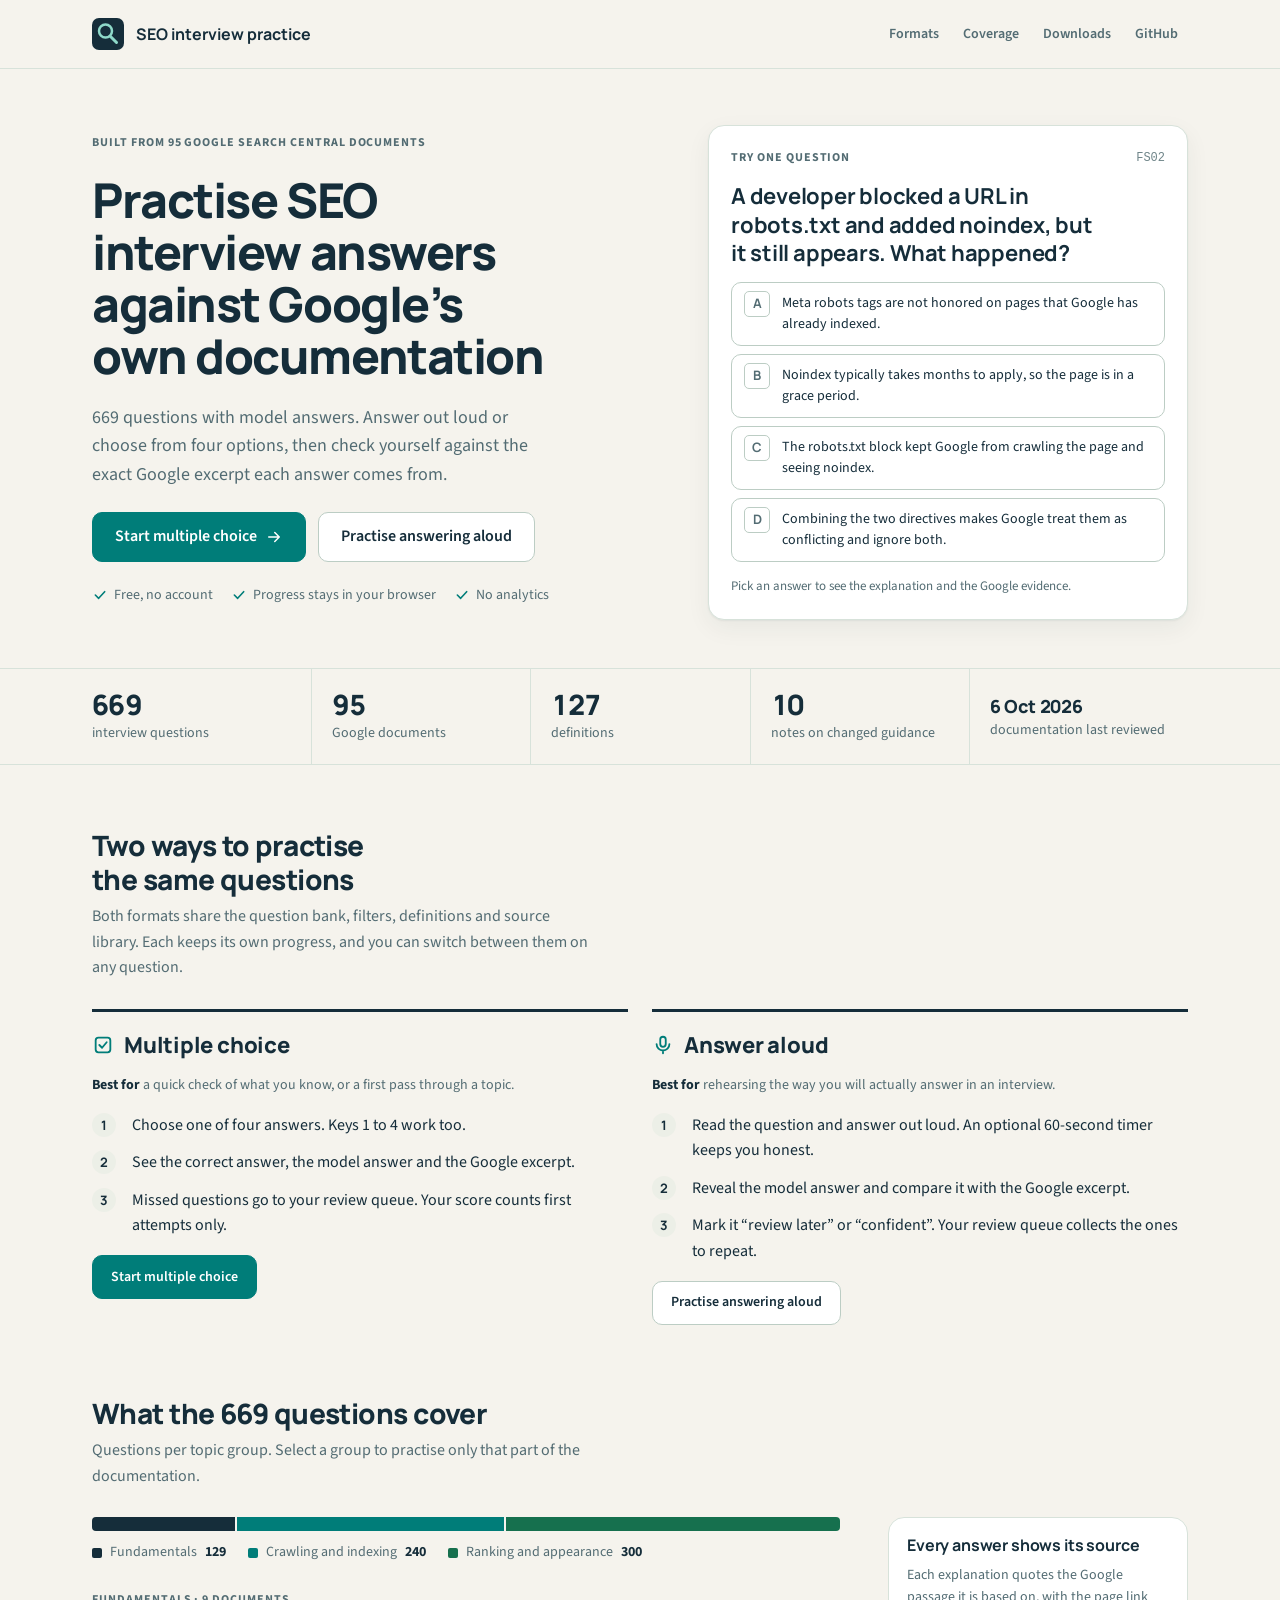
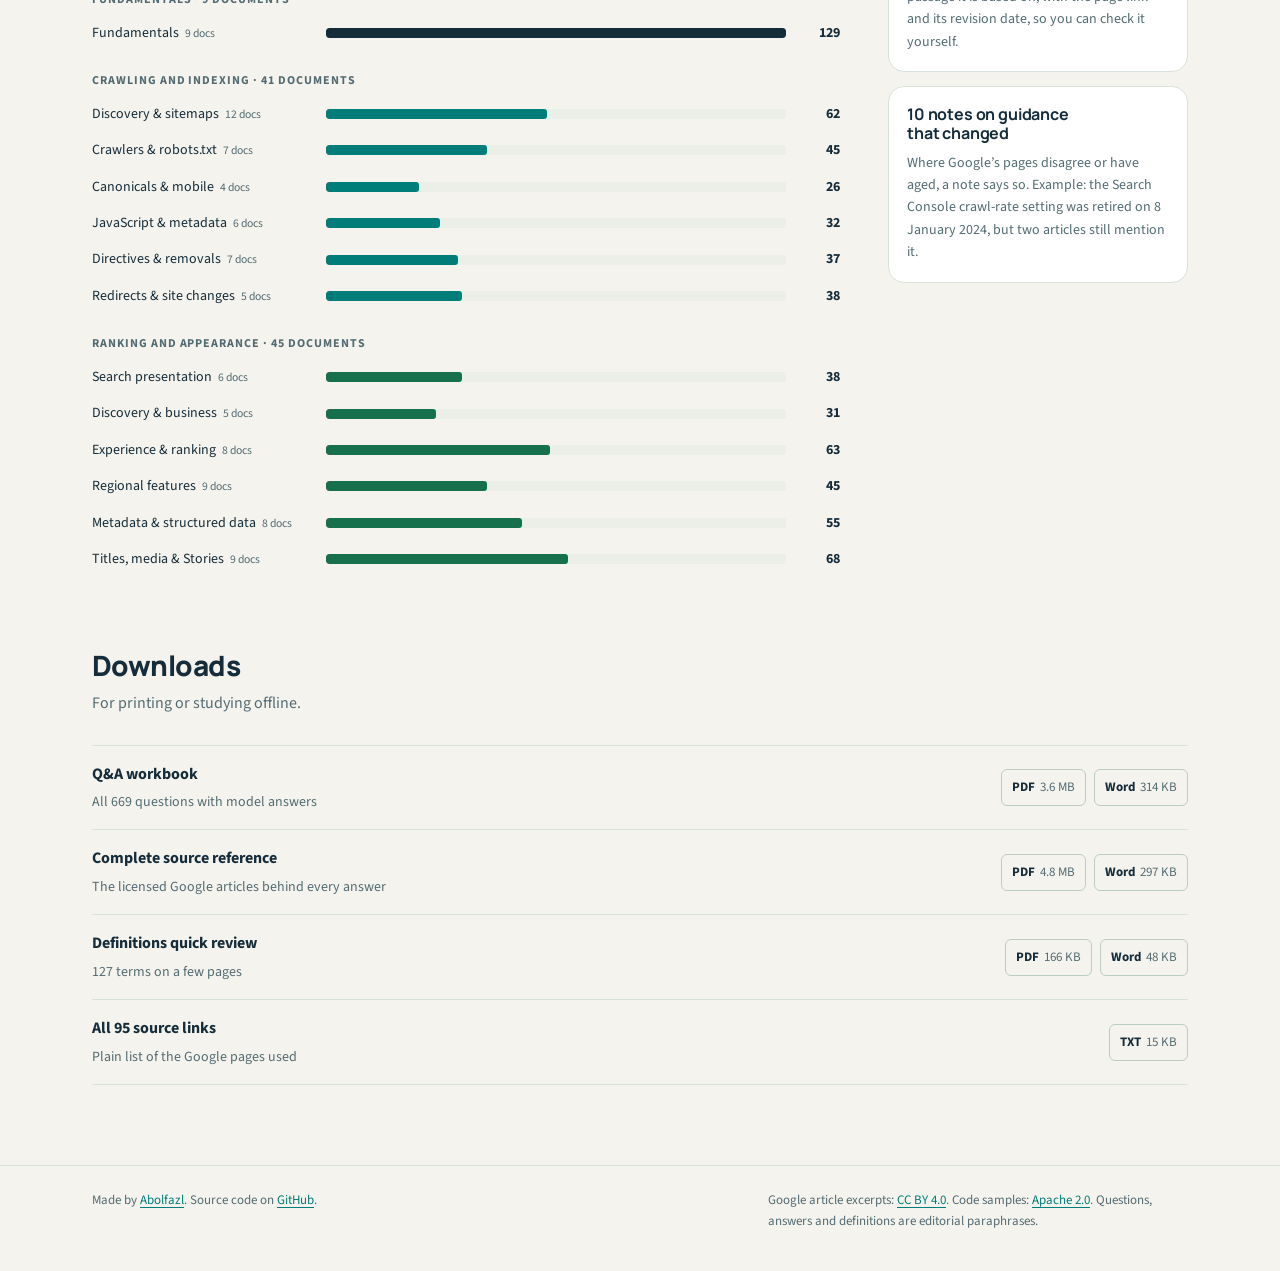
==== commit ae94fb19: "Use the robots.txt + noindex scenario as the home page sample question Co-Authored-By: Claude Opus 5" ====
--- a/public/index.html
+++ b/public/index.html
@@ -66,16 +66,16 @@
       </div>
 
       <aside class="try" aria-labelledby="try-q">
-        <div class="try-head"><p class="label">Try one question</p><span class="mono q-key">C19-06</span></div>
-        <h2 id="try-q">Does Google support crawl-delay or noindex in robots.txt?</h2>
-        <ol class="options" id="try-opts"><li><button class="opt" data-i="0"><span class="opt-key">A</span><span class="opt-text">noindex is supported, but crawl-delay is not.</span></button></li><li><button class="opt" data-i="1"><span class="opt-key">B</span><span class="opt-text">Neither is supported by Google in robots.txt.</span></button></li><li><button class="opt" data-i="2"><span class="opt-key">C</span><span class="opt-text">Both are supported, though Google can cap the crawl-delay value.</span></button></li><li><button class="opt" data-i="3"><span class="opt-key">D</span><span class="opt-text">crawl-delay works, but noindex does not.</span></button></li></ol>
+        <div class="try-head"><p class="label">Try one question</p><span class="mono q-key">FS02</span></div>
+        <h2 id="try-q">A developer blocked a URL in robots.txt and added noindex, but it still appears. What happened?</h2>
+        <ol class="options" id="try-opts"><li><button class="opt" data-i="0"><span class="opt-key">A</span><span class="opt-text">Meta robots tags are not honored on pages that Google has already indexed.</span></button></li><li><button class="opt" data-i="1"><span class="opt-key">B</span><span class="opt-text">Noindex typically takes months to apply, so the page is in a grace period.</span></button></li><li><button class="opt" data-i="2"><span class="opt-key">C</span><span class="opt-text">The robots.txt block kept Google from crawling the page and seeing noindex.</span></button></li><li><button class="opt" data-i="3"><span class="opt-key">D</span><span class="opt-text">Combining the two directives makes Google treat them as conflicting and ignore both.</span></button></li></ol>
         <p class="try-hint" id="try-hint">Pick an answer to see the explanation and the Google evidence.</p>
         <div class="try-result" id="try-result" hidden aria-live="polite">
           <p class="try-verdict" id="try-verdict"></p>
           <figure class="evidence">
             <div class="ev-head"><span class="label">From Google’s documentation</span></div>
-            <blockquote>“Google supports the following fields (other fields such as crawl-delay aren&#x27;t supported):”</blockquote>
-            <figcaption class="ev-src"><a class="url mono" href="https://developers.google.com/crawling/docs/robots-txt/robots-txt-spec#syntax" target="_blank" rel="noopener">developers.google.com/crawling/docs/robots-txt/robots-txt-spec</a></figcaption>
+            <blockquote>“To block Google from finding your page, restrict access to your content to logged in users (for example, use a login page or password-protect your page ).”</blockquote>
+            <figcaption class="ev-src"><a class="url mono" href="https://developers.google.com/search/docs/fundamentals/get-started-developers#control" target="_blank" rel="noopener">developers.google.com/search/docs/fundamentals/get-started-developers</a></figcaption>
           </figure>
           <div class="try-foot"><span>668 more questions like this</span><a class="btn btn-primary" href="quiz/">Keep practising</a></div>
         </div>
@@ -170,7 +170,7 @@
   </div>
 </footer>
 
-<script type="application/json" id="try-data">{"correct": 1, "answer": "This specification's supported fields are user-agent, allow, disallow, and sitemap, and it explicitly says crawl-delay is unsupported. Google's separate noindex guide says noindex in robots.txt is unsupported."}</script>
+<script type="application/json" id="try-data">{"correct": 2, "answer": "The crawl block can prevent Google from seeing the noindex directive. Decide whether the goal is index exclusion, crawl management, or privacy. For noindex processing, allow crawling; for private material, require access control. Reinspect the page after the chosen coherent setup is implemented. This applies pages 6 and 7."}</script>
 <script>
 (() => {
   const $ = id => document.getElementById(id);
